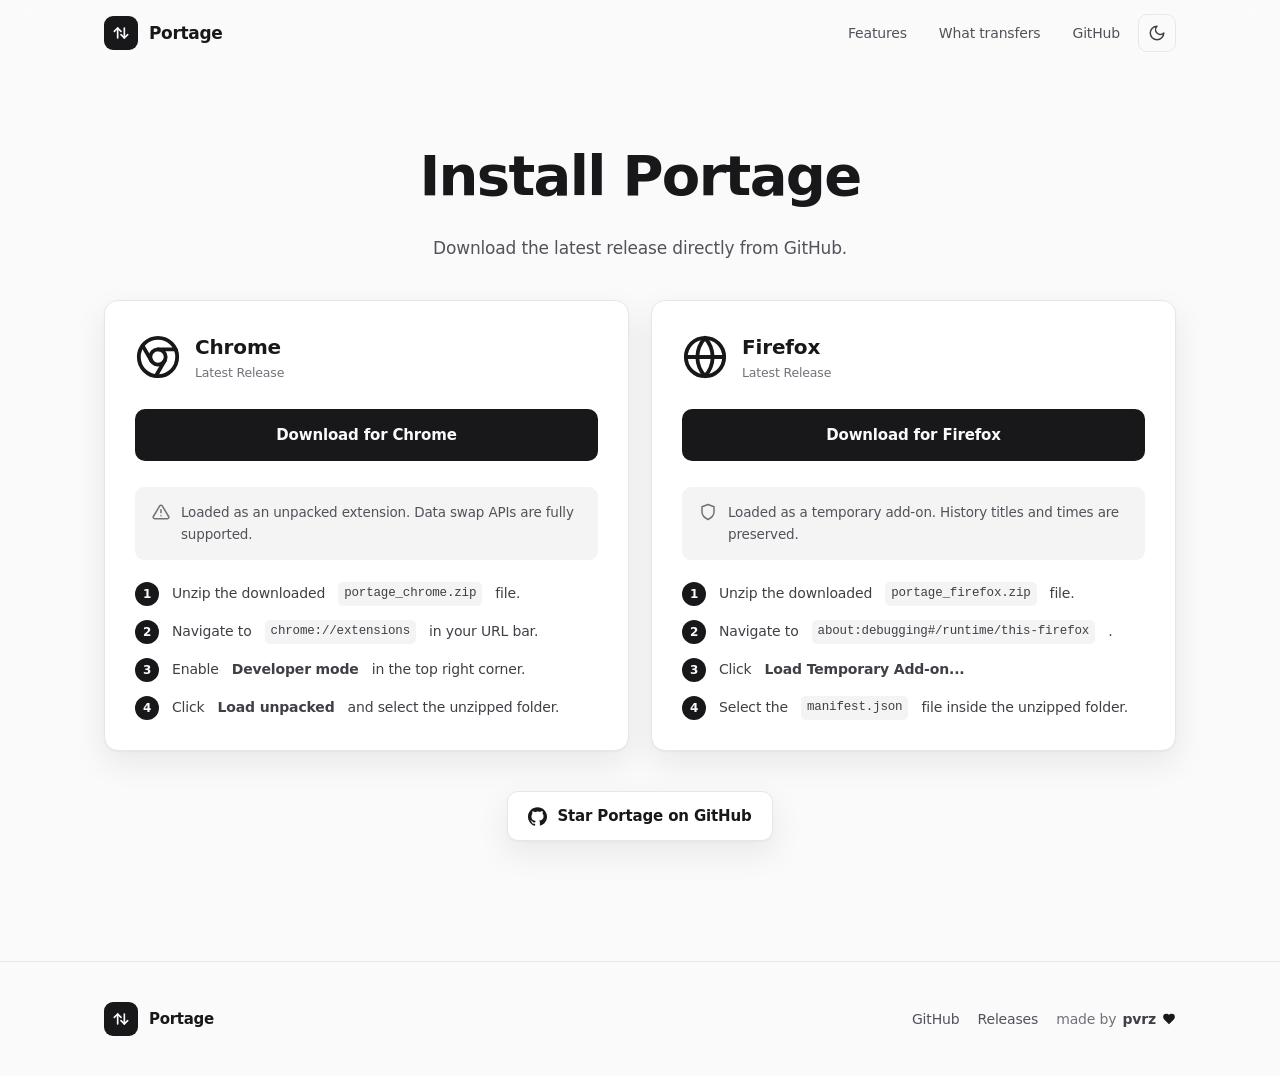
==== download.html @ 0bb73dd3 "Add files via upload" ====
<!DOCTYPE html>
<html lang="en">
<head>
  <meta charset="UTF-8">
  <meta name="viewport" content="width=device-width, initial-scale=1">
  <title>Download Portage</title>
  <meta name="description" content="Download Portage for Chrome and Firefox. Export and import your browser data locally securely.">
  <meta name="theme-color" content="#18181b">
  <link rel="icon" href="media/logo.png">
  <link rel="stylesheet" href="styles.css">
  <script src="site.js" defer></script>
</head>
<body>
  <nav class="nav">
    <div class="nav-inner">
      <a class="brand" href="index.html">
        <span class="mk"><svg viewBox="0 0 24 24" fill="none" stroke="currentColor" stroke-width="2" stroke-linecap="round" stroke-linejoin="round"><path d="M8 18V6"/><path d="m4 10 4-4 4 4"/><path d="M16 6v12"/><path d="m12 14 4 4 4-4"/></svg></span>
        Portage
      </a>
      <div class="links">
        <a class="navlink" href="index.html#features">Features</a>
        <a class="navlink" href="index.html#matrix">What transfers</a>
        <a href="https://github.com/pvrzz/Portage/" target="_blank" rel="noopener" class="navlink">GitHub</a>
        <button class="theme-toggle" id="themeToggle" aria-label="Toggle theme"></button>
      </div>
    </div>
  </nav>

  <header class="page-head reveal">
    <div class="wrap">
      <h1>Install Portage</h1>
      <p>Download the latest release directly from GitHub.</p>
    </div>
  </header>

  <section style="padding-top: 20px;">
    <div class="wrap reveal">
      <div class="dl-grid">
        
        <div class="dl-card">
          <div class="top">
            <div class="logo">
              <svg viewBox="0 0 24 24" fill="none" stroke="currentColor" stroke-width="2" stroke-linecap="round" stroke-linejoin="round">
                <circle cx="12" cy="12" r="10"/><circle cx="12" cy="12" r="4"/><line x1="21.17" y1="8" x2="12" y2="8"/><line x1="3.95" y1="6.06" x2="8.54" y2="14"/><line x1="10.88" y1="21.94" x2="15.46" y2="14"/>
              </svg>
            </div>
            <div>
              <h3>Chrome</h3>
              <div class="ver" id="ver-chrome">Fetching latest...</div>
            </div>
          </div>
          <a href="https://github.com/pvrzz/Portage/releases/latest" id="btn-chrome" class="btn btn-primary">Download for Chrome</a>
          
          <div class="note">
            <svg viewBox="0 0 24 24" fill="none" stroke="currentColor" stroke-width="2" stroke-linecap="round" stroke-linejoin="round"><path d="M10.29 3.86L1.82 18a2 2 0 0 0 1.71 3h16.94a2 2 0 0 0 1.71-3L13.71 3.86a2 2 0 0 0-3.42 0z"/><line x1="12" y1="9" x2="12" y2="13"/><line x1="12" y1="17" x2="12.01" y2="17"/></svg>
            <span>Loaded as an unpacked extension. Data swap APIs are fully supported.</span>
          </div>
          
          <ul class="steps">
            <li>Unzip the downloaded <code>portage_chrome.zip</code> file.</li>
            <li>Navigate to <code>chrome://extensions</code> in your URL bar.</li>
            <li>Enable <strong>Developer mode</strong> in the top right corner.</li>
            <li>Click <strong>Load unpacked</strong> and select the unzipped folder.</li>
          </ul>
        </div>

        <div class="dl-card">
          <div class="top">
            <div class="logo">
              <svg viewBox="0 0 24 24" fill="none" stroke="currentColor" stroke-width="2" stroke-linecap="round" stroke-linejoin="round">
                <circle cx="12" cy="12" r="10"/><line x1="2" y1="12" x2="22" y2="12"/><path d="M12 2a15.3 15.3 0 0 1 4 10 15.3 15.3 0 0 1-4 10 15.3 15.3 0 0 1-4-10 15.3 15.3 0 0 1 4-10z"/>
              </svg>
            </div>
            <div>
              <h3>Firefox</h3>
              <div class="ver" id="ver-firefox">Fetching latest...</div>
            </div>
          </div>
          <a href="https://github.com/pvrzz/Portage/releases/latest" id="btn-firefox" class="btn btn-primary">Download for Firefox</a>
          
          <div class="note">
            <svg viewBox="0 0 24 24" fill="none" stroke="currentColor" stroke-width="2" stroke-linecap="round" stroke-linejoin="round"><path d="M12 22s8-4 8-10V5l-8-3-8 3v7c0 6 8 10 8 10Z"/></svg>
            <span>Loaded as a temporary add-on. History titles and times are preserved.</span>
          </div>
          
          <ul class="steps">
            <li>Unzip the downloaded <code>portage_firefox.zip</code> file.</li>
            <li>Navigate to <code>about:debugging#/runtime/this-firefox</code>.</li>
            <li>Click <strong>Load Temporary Add-on...</strong></li>
            <li>Select the <code>manifest.json</code> file inside the unzipped folder.</li>
          </ul>
        </div>

      </div>

      <div class="star-band reveal">
        <a href="https://github.com/pvrzz/Portage" target="_blank" rel="noopener" class="ghstar">
          <svg viewBox="0 0 24 24" fill="currentColor"><path d="M12 .297c-6.63 0-12 5.373-12 12 0 5.303 3.438 9.8 8.205 11.385.6.113.82-.258.82-.577 0-.285-.01-1.04-.015-2.04-3.338.724-4.042-1.61-4.042-1.61C4.422 18.07 3.633 17.7 3.633 17.7c-1.087-.744.084-.729.084-.729 1.205.084 1.838 1.236 1.838 1.236 1.07 1.835 2.809 1.305 3.495.998.108-.776.417-1.305.76-1.605-2.665-.305-5.467-1.334-5.467-5.931 0-1.311.469-2.381 1.236-3.221-.124-.303-.535-1.524.117-3.176 0 0 1.008-.322 3.301 1.23A11.52 11.52 0 0 1 12 5.803c1.02.005 2.047.138 3.006.404 2.291-1.552 3.297-1.23 3.297-1.23.653 1.653.242 2.874.118 3.176.77.84 1.235 1.911 1.235 3.221 0 4.609-2.807 5.624-5.479 5.921.43.372.823 1.102.823 2.222 0 1.606-.014 2.898-.014 3.293 0 .322.216.694.825.576C20.565 22.092 24 17.592 24 12.297c0-6.627-5.373-12-12-12"/></svg>
          Star Portage on GitHub
        </a>
      </div>
    </div>
  </section>

  <footer class="foot">
    <div class="foot-inner">
      <a class="brand" href="index.html">
        <span class="mk"><svg viewBox="0 0 24 24" fill="none" stroke="currentColor" stroke-width="2" stroke-linecap="round" stroke-linejoin="round"><path d="M8 18V6"/><path d="m4 10 4-4 4 4"/><path d="M16 6v12"/><path d="m12 14 4 4 4-4"/></svg></span>
        Portage
      </a>
      <div class="spacer"></div>
      <div class="links2">
        <a href="https://github.com/pvrzz/Portage/" target="_blank" rel="noopener">GitHub</a>
        <a href="https://github.com/pvrzz/Portage/releases" target="_blank" rel="noopener">Releases</a>
      </div>
      <span class="made">made by <a href="https://pvrz.lol/" target="_blank" rel="noopener">pvrz</a> <span class="heart"><svg viewBox="0 0 24 24" fill="currentColor"><path d="M19 14c1.49-1.46 3-3.21 3-5.5A5.5 5.5 0 0 0 16.5 3c-1.76 0-3 .5-4.5 2-1.5-1.5-2.74-2-4.5-2A5.5 5.5 0 0 0 2 8.5c0 2.29 1.51 4.04 3 5.5l7 7Z"/></svg></span></span>
    </div>
  </footer>

  <script>
    document.addEventListener("DOMContentLoaded", async () => {
      const REPO = "pvrzz/Portage";
      const verChrome = document.getElementById("ver-chrome");
      const verFirefox = document.getElementById("ver-firefox");
      const btnChrome = document.getElementById("btn-chrome");
      const btnFirefox = document.getElementById("btn-firefox");

      try {
        const res = await fetch(`https://api.github.com/repos/${REPO}/releases/latest`);
        if (!res.ok) throw new Error("GitHub API failed");
        
        const data = await res.json();
        const tag = data.tag_name || "Latest";
        
        let chromeUrl = data.html_url;
        let firefoxUrl = data.html_url;

        if (data.assets && data.assets.length > 0) {
          const cAsset = data.assets.find(a => a.name === "portage_chrome.zip");
          if (cAsset) chromeUrl = cAsset.browser_download_url;

          const fAsset = data.assets.find(a => a.name === "portage_firefox.zip");
          if (fAsset) firefoxUrl = fAsset.browser_download_url;
        }

        verChrome.textContent = tag;
        verFirefox.textContent = tag;
        btnChrome.href = chromeUrl;
        btnFirefox.href = firefoxUrl;

      } catch (err) {
        console.warn("Could not fetch release data:", err);
        verChrome.textContent = "Latest Release";
        verFirefox.textContent = "Latest Release";
      }
    });
  </script>
</body>
</html>
---- styles.css ----
/*
Portage by pvrz
https://github.com/pvrzz/Portage/
File Name: styles.css
*/

:root {
  --ink-900: #18181b;
  --ink-800: #27272a;
  --ink-700: #3f3f46;
  --ink-600: #52525b;
  --ink-500: #71717a;
  --ink-400: #a1a1aa;
  --ink-300: #d4d4d8;
  --ink-200: #e4e4e7;
  --ink-100: #f4f4f5;
  --paper: #ffffff;
  --bg: #fafafa;
  --line: #e7e7ea;
  --accent: #18181b;
  --accent-contrast: #fafafa;
  --font: ui-sans-serif, system-ui, -apple-system, "Segoe UI", Roboto, Helvetica, Arial, sans-serif;
  --mono: ui-monospace, "Cascadia Code", "SF Mono", Menlo, Consolas, monospace;
  --radius: 14px;
  --radius-sm: 9px;
  --shadow: 0 1px 2px rgba(24,24,27,.04), 0 12px 32px rgba(24,24,27,.08);
  --shadow-lg: 0 30px 70px rgba(24,24,27,.16);
  --ease: cubic-bezier(.22,.61,.36,1);
  --maxw: 1120px;
}

:root[data-mode="dark"] {
  --ink-900: #fafafa; --ink-800: #f4f4f5; --ink-700: #e4e4e7; --ink-600: #d4d4d8;
  --ink-500: #a1a1aa; --ink-400: #71717a; --ink-300: #52525b; --ink-200: #3f3f46; --ink-100: #27272a;
  --paper: #1c1c1f; --bg: #131316; --line: #2a2a2e;
  --accent: #fafafa; --accent-contrast: #18181b;
  --shadow: 0 1px 2px rgba(0,0,0,.4), 0 12px 32px rgba(0,0,0,.5);
  --shadow-lg: 0 30px 70px rgba(0,0,0,.6);
}
@media (prefers-color-scheme: dark) {
  :root:not([data-mode]) {
    --ink-900: #fafafa; --ink-800: #f4f4f5; --ink-700: #e4e4e7; --ink-600: #d4d4d8;
    --ink-500: #a1a1aa; --ink-400: #71717a; --ink-300: #52525b; --ink-200: #3f3f46; --ink-100: #27272a;
    --paper: #1c1c1f; --bg: #131316; --line: #2a2a2e;
    --accent: #fafafa; --accent-contrast: #18181b;
    --shadow: 0 1px 2px rgba(0,0,0,.4), 0 12px 32px rgba(0,0,0,.5);
    --shadow-lg: 0 30px 70px rgba(0,0,0,.6);
  }
}

* { box-sizing: border-box; margin: 0; padding: 0; }
html { scroll-behavior: smooth; -webkit-font-smoothing: antialiased; }
body {
  font-family: var(--font); background: var(--bg); color: var(--ink-900);
  line-height: 1.6; letter-spacing: -0.01em; overflow-x: hidden;
  transition: background .3s var(--ease), color .3s var(--ease);
}
a { color: inherit; text-decoration: none; }
::selection { background: var(--accent); color: var(--accent-contrast); }
.wrap { max-width: var(--maxw); margin: 0 auto; padding: 0 24px; }
.mono { font-family: var(--mono); }

.nav {
  position: sticky; top: 0; z-index: 50;
  background: color-mix(in srgb, var(--bg) 82%, transparent);
  backdrop-filter: blur(12px); border-bottom: 1px solid transparent;
  transition: border-color .3s, background .3s;
}
.nav.scrolled { border-color: var(--line); }
.nav-inner { max-width: var(--maxw); margin: 0 auto; padding: 14px 24px; display: flex; align-items: center; gap: 16px; }
.brand { display: flex; align-items: center; gap: 11px; font-weight: 700; font-size: 17px; letter-spacing: -0.02em; }
.brand .mk { width: 34px; height: 34px; border-radius: 9px; background: var(--accent); color: var(--accent-contrast); display: grid; place-items: center; }
.brand .mk svg { width: 20px; height: 20px; }
.nav .links { display: flex; gap: 4px; margin-left: auto; align-items: center; }
.nav .links a { padding: 8px 14px; border-radius: 8px; font-size: 14px; font-weight: 500; color: var(--ink-600); transition: color .15s, background .15s; }
.nav .links a:hover { color: var(--ink-900); background: var(--ink-100); }
.nav .links a.cta { background: var(--accent); color: var(--accent-contrast); }
.nav .links a.cta:hover { filter: brightness(.92); background: var(--accent); }
.theme-toggle {
  width: 38px; height: 38px; border-radius: 9px; border: 1px solid var(--line);
  background: transparent; color: var(--ink-700); cursor: pointer; display: grid; place-items: center; transition: background .15s, color .15s;
}
.theme-toggle:hover { background: var(--ink-100); color: var(--ink-900); }
.theme-toggle svg { width: 18px; height: 18px; }
@media (max-width: 720px) { .nav .links a.navlink { display: none; } }

.btn {
  display: inline-flex; align-items: center; justify-content: center; gap: 9px;
  font: inherit; font-weight: 600; font-size: 15px; padding: 13px 22px; border-radius: 10px;
  border: 1px solid transparent; cursor: pointer; transition: transform .12s var(--ease), filter .15s, background .15s; white-space: nowrap;
}
.btn:active { transform: scale(.97); }
.btn svg { width: 18px; height: 18px; }
.btn-primary { background: var(--accent); color: var(--accent-contrast); }
.btn-primary:hover { filter: brightness(.92); }
.btn-ghost { background: transparent; color: var(--ink-800); border-color: var(--line); }
.btn-ghost:hover { background: var(--ink-100); }
.btn-lg { padding: 15px 28px; font-size: 16px; }

.hero { position: relative; padding: 80px 0 40px; text-align: center; }
.hero .eyebrow {
  display: inline-flex; align-items: center; gap: 8px; font-size: 13px; font-weight: 600; color: var(--ink-600);
  background: var(--paper); border: 1px solid var(--line); padding: 7px 14px; border-radius: 99px; margin-bottom: 26px; box-shadow: var(--shadow);
}
.hero .eyebrow .dot { width: 7px; height: 7px; border-radius: 99px; background: var(--accent); }
.hero h1 { font-size: clamp(38px, 7vw, 76px); line-height: 1.02; letter-spacing: -0.04em; font-weight: 750; }
.hero h1 .grad { background: linear-gradient(120deg, var(--ink-900), var(--ink-500)); -webkit-background-clip: text; background-clip: text; -webkit-text-fill-color: transparent; }
.hero p.lead { font-size: clamp(16px, 2.4vw, 20px); color: var(--ink-600); max-width: 620px; margin: 24px auto 0; }
.hero .cta-row { display: flex; gap: 12px; justify-content: center; margin-top: 34px; flex-wrap: wrap; }
.hero .trust { margin-top: 30px; display: flex; gap: 22px; justify-content: center; flex-wrap: wrap; color: var(--ink-500); font-size: 13.5px; }
.hero .trust span { display: inline-flex; align-items: center; gap: 7px; }
.hero .trust svg { width: 15px; height: 15px; }

.frame {
  position: relative; margin: 56px auto 0; max-width: 980px; border-radius: 16px;
  background: var(--paper); border: 1px solid var(--line); box-shadow: var(--shadow-lg); overflow: hidden;
}
.frame .bar { display: flex; align-items: center; gap: 7px; padding: 12px 16px; border-bottom: 1px solid var(--line); background: var(--bg); }
.frame .bar i { width: 11px; height: 11px; border-radius: 99px; background: var(--ink-300); display: inline-block; }
.frame .bar .addr { margin-left: 12px; font-size: 12px; color: var(--ink-500); font-family: var(--mono); }
.frame img { display: block; width: 100%; height: auto; }
.glow { position: absolute; inset: -10% 10% auto 10%; height: 320px; background: radial-gradient(closest-side, color-mix(in srgb, var(--accent) 18%, transparent), transparent); filter: blur(30px); z-index: -1; }

section { padding: 70px 0; }
.section-head { text-align: center; max-width: 640px; margin: 0 auto 48px; }
.section-head .tag { font-size: 12.5px; font-weight: 700; text-transform: uppercase; letter-spacing: .12em; color: var(--ink-500); }
.section-head h2 { font-size: clamp(28px, 4.5vw, 44px); letter-spacing: -0.03em; margin-top: 12px; font-weight: 720; }
.section-head p { color: var(--ink-600); margin-top: 14px; font-size: 16px; }

.features { display: grid; grid-template-columns: repeat(3, 1fr); gap: 18px; }
.feature {
  background: var(--paper); border: 1px solid var(--line); border-radius: var(--radius); padding: 26px;
  transition: transform .25s var(--ease), box-shadow .25s var(--ease), border-color .25s;
}
.feature:hover { transform: translateY(-4px); box-shadow: var(--shadow); border-color: var(--ink-300); }
.feature .ic { width: 46px; height: 46px; border-radius: 12px; background: var(--accent); color: var(--accent-contrast); display: grid; place-items: center; margin-bottom: 18px; }
.feature .ic svg { width: 23px; height: 23px; }
.feature h3 { font-size: 18px; letter-spacing: -0.02em; }
.feature p { color: var(--ink-600); font-size: 14.5px; margin-top: 8px; }
@media (max-width: 860px) { .features { grid-template-columns: 1fr 1fr; } }
@media (max-width: 560px) { .features { grid-template-columns: 1fr; } }

.shots { display: grid; gap: 30px; }
.shot { display: grid; grid-template-columns: 1.4fr 1fr; gap: 36px; align-items: center; }
.shot:nth-child(even) .shot-copy { order: 2; }
.shot-copy h3 { font-size: 24px; letter-spacing: -0.02em; }
.shot-copy p { color: var(--ink-600); margin-top: 10px; font-size: 15px; }
.shot-copy .chips { display: flex; flex-wrap: wrap; gap: 8px; margin-top: 16px; }
.chip { font-size: 12.5px; font-weight: 600; color: var(--ink-600); background: var(--ink-100); border: 1px solid var(--line); padding: 5px 11px; border-radius: 99px; }
.shot .frame { margin: 0; max-width: none; }
@media (max-width: 820px) { .shot { grid-template-columns: 1fr; } .shot:nth-child(even) .shot-copy { order: 0; } }

.table-card { background: var(--paper); border: 1px solid var(--line); border-radius: var(--radius); overflow: hidden; box-shadow: var(--shadow); }
table.matrix { width: 100%; border-collapse: collapse; font-size: 14.5px; }
table.matrix th, table.matrix td { padding: 15px 20px; text-align: left; border-bottom: 1px solid var(--line); }
table.matrix thead th { font-size: 12px; text-transform: uppercase; letter-spacing: .08em; color: var(--ink-500); background: var(--bg); }
table.matrix tbody tr:last-child td { border-bottom: 0; }
table.matrix td.c { text-align: center; width: 130px; }
table.matrix .yes { color: var(--ink-900); font-weight: 600; }
table.matrix .no { color: var(--ink-400); }
table.matrix td:first-child { font-weight: 600; }

.cta-band { background: var(--paper); border: 1px solid var(--line); border-radius: 22px; padding: 56px 32px; text-align: center; box-shadow: var(--shadow); position: relative; overflow: hidden; }
.cta-band h2 { font-size: clamp(26px, 4vw, 40px); letter-spacing: -0.03em; }
.cta-band p { color: var(--ink-600); margin: 12px auto 26px; max-width: 480px; }
.cta-band .cta-row { display: flex; gap: 12px; justify-content: center; flex-wrap: wrap; }

.dl-grid { display: grid; grid-template-columns: 1fr 1fr; gap: 22px; margin-top: 10px; }
@media (max-width: 760px) { .dl-grid { grid-template-columns: 1fr; } }
.dl-card { background: var(--paper); border: 1px solid var(--line); border-radius: var(--radius); padding: 30px; box-shadow: var(--shadow); }
.dl-card .top { display: flex; align-items: center; gap: 14px; margin-bottom: 8px; }
.dl-card .logo { width: 46px; height: 46px; flex: none; }
.dl-card .logo svg { width: 46px; height: 46px; }
.dl-card h3 { font-size: 20px; }
.dl-card .ver { font-size: 12.5px; color: var(--ink-500); }
.dl-card .btn { width: 100%; margin-top: 18px; }
.steps { margin-top: 22px; counter-reset: s; display: grid; gap: 14px; }
.steps li { list-style: none; display: flex; gap: 13px; font-size: 14px; color: var(--ink-700); }
.steps li::before { counter-increment: s; content: counter(s); flex: none; width: 24px; height: 24px; border-radius: 99px; background: var(--accent); color: var(--accent-contrast); font-size: 12px; font-weight: 700; display: grid; place-items: center; }
.steps code { font-family: var(--mono); font-size: 12.5px; background: var(--ink-100); padding: 1px 6px; border-radius: 5px; }
.note { display: flex; gap: 11px; align-items: flex-start; background: var(--ink-100); border-radius: var(--radius-sm); padding: 15px 17px; font-size: 13.5px; color: var(--ink-600); margin-top: 26px; }
.note svg { width: 18px; height: 18px; flex: none; margin-top: 1px; stroke: var(--ink-500); }

.page-head { text-align: center; padding: 64px 0 8px; }
.page-head h1 { font-size: clamp(34px, 6vw, 56px); letter-spacing: -0.03em; }
.page-head p { color: var(--ink-600); margin-top: 14px; font-size: 17px; }

.star-band { text-align: center; margin-top: 40px; }
.ghstar { display: inline-flex; align-items: center; gap: 10px; border: 1px solid var(--line); background: var(--paper); padding: 12px 20px; border-radius: 11px; font-weight: 600; font-size: 15px; box-shadow: var(--shadow); transition: transform .15s, border-color .15s; }
.ghstar:hover { transform: translateY(-2px); border-color: var(--ink-400); }
.ghstar svg { width: 19px; height: 19px; }

.foot { border-top: 1px solid var(--line); margin-top: 50px; padding: 40px 0; }
.foot-inner { max-width: var(--maxw); margin: 0 auto; padding: 0 24px; display: flex; align-items: center; gap: 18px; flex-wrap: wrap; }
.foot .brand { font-size: 15px; }
.foot .spacer { flex: 1; }
.foot .links2 { display: flex; gap: 18px; font-size: 14px; color: var(--ink-600); }
.foot .links2 a:hover { color: var(--ink-900); }
.foot .made { display: inline-flex; align-items: center; gap: 6px; color: var(--ink-500); font-size: 14px; }
.foot .made a { color: var(--ink-700); font-weight: 600; }
.foot .made .heart { color: var(--accent); display: inline-flex; }
.foot .made .heart svg { width: 14px; height: 14px; animation: beat 1.4s var(--ease) infinite; }
@keyframes beat { 0%,100% { transform: scale(1); } 15% { transform: scale(1.25); } 30% { transform: scale(1); } }

.reveal { opacity: 0; transform: translateY(22px); transition: opacity .7s var(--ease), transform .7s var(--ease); }
.reveal.in { opacity: 1; transform: none; }
.float { animation: floaty 6s ease-in-out infinite; }
@keyframes floaty { 0%,100% { transform: translateY(0); } 50% { transform: translateY(-10px); } }

@media (prefers-reduced-motion: reduce) {
  * { animation-duration: .001s !important; transition-duration: .001s !important; }
  html { scroll-behavior: auto; }
}
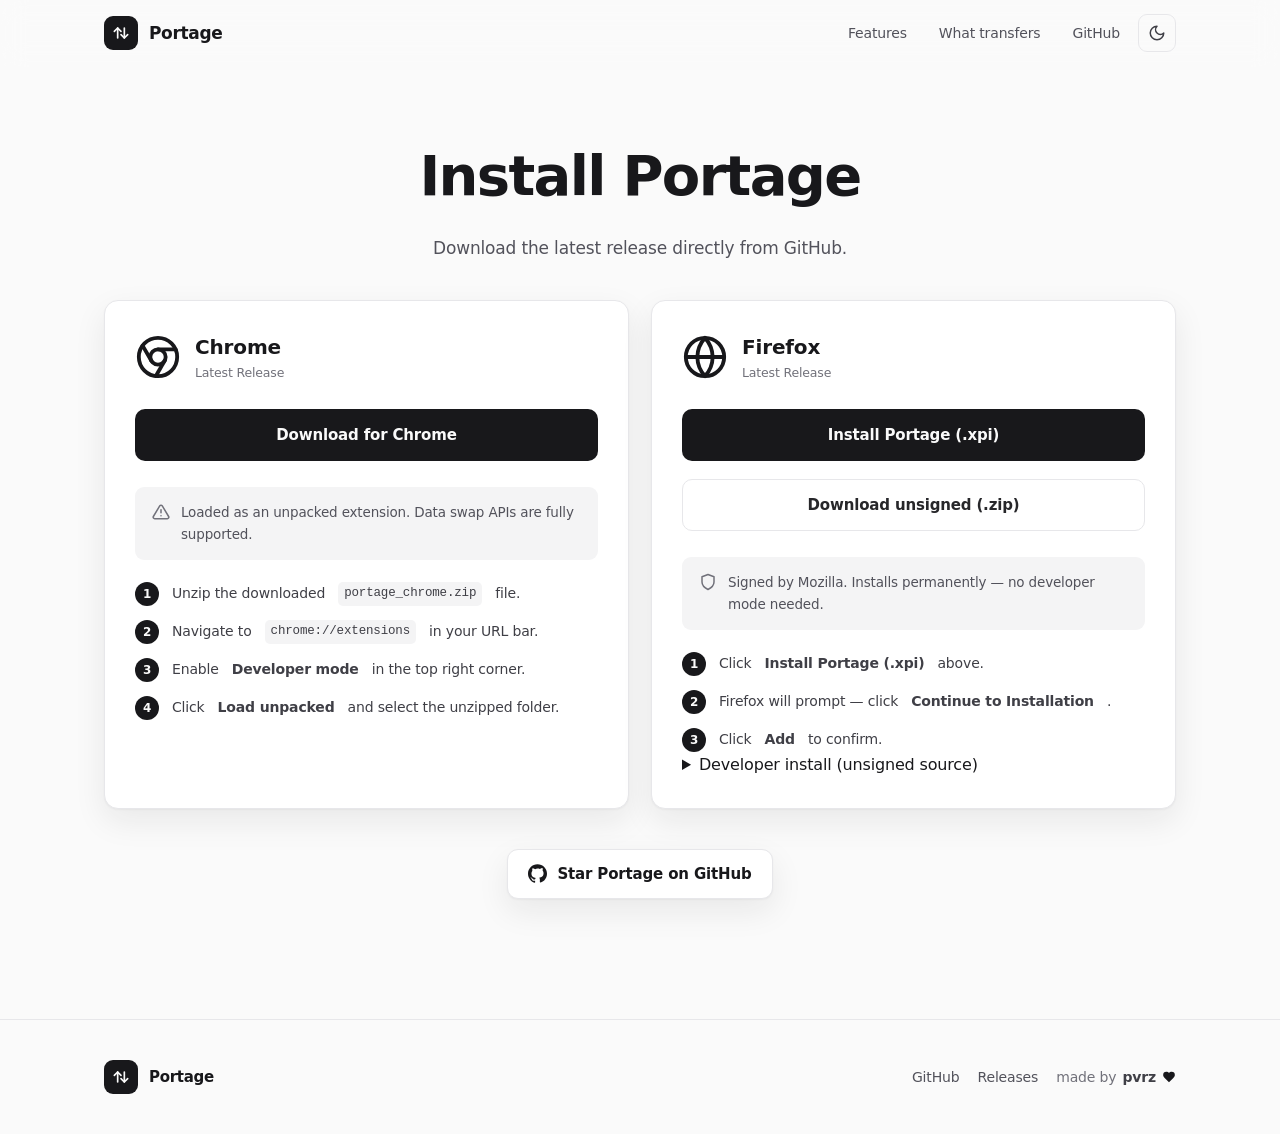
==== commit c5c11e5b: "Update download.html" ====
--- a/download.html
+++ b/download.html
@@ -76,19 +76,30 @@
               <div class="ver" id="ver-firefox">Fetching latest...</div>
             </div>
           </div>
-          <a href="https://github.com/pvrzz/Portage/releases/latest" id="btn-firefox" class="btn btn-primary">Download for Firefox</a>
-          
+          <a href="https://github.com/pvrzz/Portage/releases/latest" id="btn-firefox" class="btn btn-primary">Install Portage (.xpi)</a>
+          <a href="https://github.com/pvrzz/Portage/releases/latest" id="btn-firefox-zip" class="btn btn-ghost">Download unsigned (.zip)</a>
+
           <div class="note">
             <svg viewBox="0 0 24 24" fill="none" stroke="currentColor" stroke-width="2" stroke-linecap="round" stroke-linejoin="round"><path d="M12 22s8-4 8-10V5l-8-3-8 3v7c0 6 8 10 8 10Z"/></svg>
-            <span>Loaded as a temporary add-on. History titles and times are preserved.</span>
+            <span>Signed by Mozilla. Installs permanently — no developer mode needed.</span>
           </div>
-          
+
           <ul class="steps">
-            <li>Unzip the downloaded <code>portage_firefox.zip</code> file.</li>
-            <li>Navigate to <code>about:debugging#/runtime/this-firefox</code>.</li>
-            <li>Click <strong>Load Temporary Add-on...</strong></li>
-            <li>Select the <code>manifest.json</code> file inside the unzipped folder.</li>
+            <li>Click <strong>Install Portage (.xpi)</strong> above.</li>
+            <li>Firefox will prompt — click <strong>Continue to Installation</strong>.</li>
+            <li>Click <strong>Add</strong> to confirm.</li>
           </ul>
+
+          <details class="dev-toggle">
+            <summary>Developer install (unsigned source)</summary>
+            <ul class="steps">
+              <li>Download the unsigned <code>.zip</code> using the button above.</li>
+              <li>Unzip it somewhere you'll remember.</li>
+              <li>Navigate to <code>about:debugging#/runtime/this-firefox</code>.</li>
+              <li>Click <strong>Load Temporary Add-on...</strong> and select <code>manifest.json</code> from the unzipped folder.</li>
+            </ul>
+            <p class="dev-note">Temporary add-ons are removed when Firefox restarts.</p>
+          </details>
         </div>
 
       </div>
@@ -124,29 +135,35 @@
       const verFirefox = document.getElementById("ver-firefox");
       const btnChrome = document.getElementById("btn-chrome");
       const btnFirefox = document.getElementById("btn-firefox");
+      const btnFirefoxZip = document.getElementById("btn-firefox-zip");
 
       try {
         const res = await fetch(`https://api.github.com/repos/${REPO}/releases/latest`);
         if (!res.ok) throw new Error("GitHub API failed");
-        
+
         const data = await res.json();
         const tag = data.tag_name || "Latest";
-        
+
         let chromeUrl = data.html_url;
-        let firefoxUrl = data.html_url;
+        let firefoxXpiUrl = data.html_url;
+        let firefoxZipUrl = data.html_url;
 
         if (data.assets && data.assets.length > 0) {
           const cAsset = data.assets.find(a => a.name === "portage_chrome.zip");
           if (cAsset) chromeUrl = cAsset.browser_download_url;
 
+          const xpiAsset = data.assets.find(a => a.name.endsWith(".xpi"));
+          if (xpiAsset) firefoxXpiUrl = xpiAsset.browser_download_url;
+
           const fAsset = data.assets.find(a => a.name === "portage_firefox.zip");
-          if (fAsset) firefoxUrl = fAsset.browser_download_url;
+          if (fAsset) firefoxZipUrl = fAsset.browser_download_url;
         }
 
         verChrome.textContent = tag;
         verFirefox.textContent = tag;
         btnChrome.href = chromeUrl;
-        btnFirefox.href = firefoxUrl;
+        btnFirefox.href = firefoxXpiUrl;
+        btnFirefoxZip.href = firefoxZipUrl;
 
       } catch (err) {
         console.warn("Could not fetch release data:", err);
@@ -156,4 +173,4 @@
     });
   </script>
 </body>
-</html>+</html>
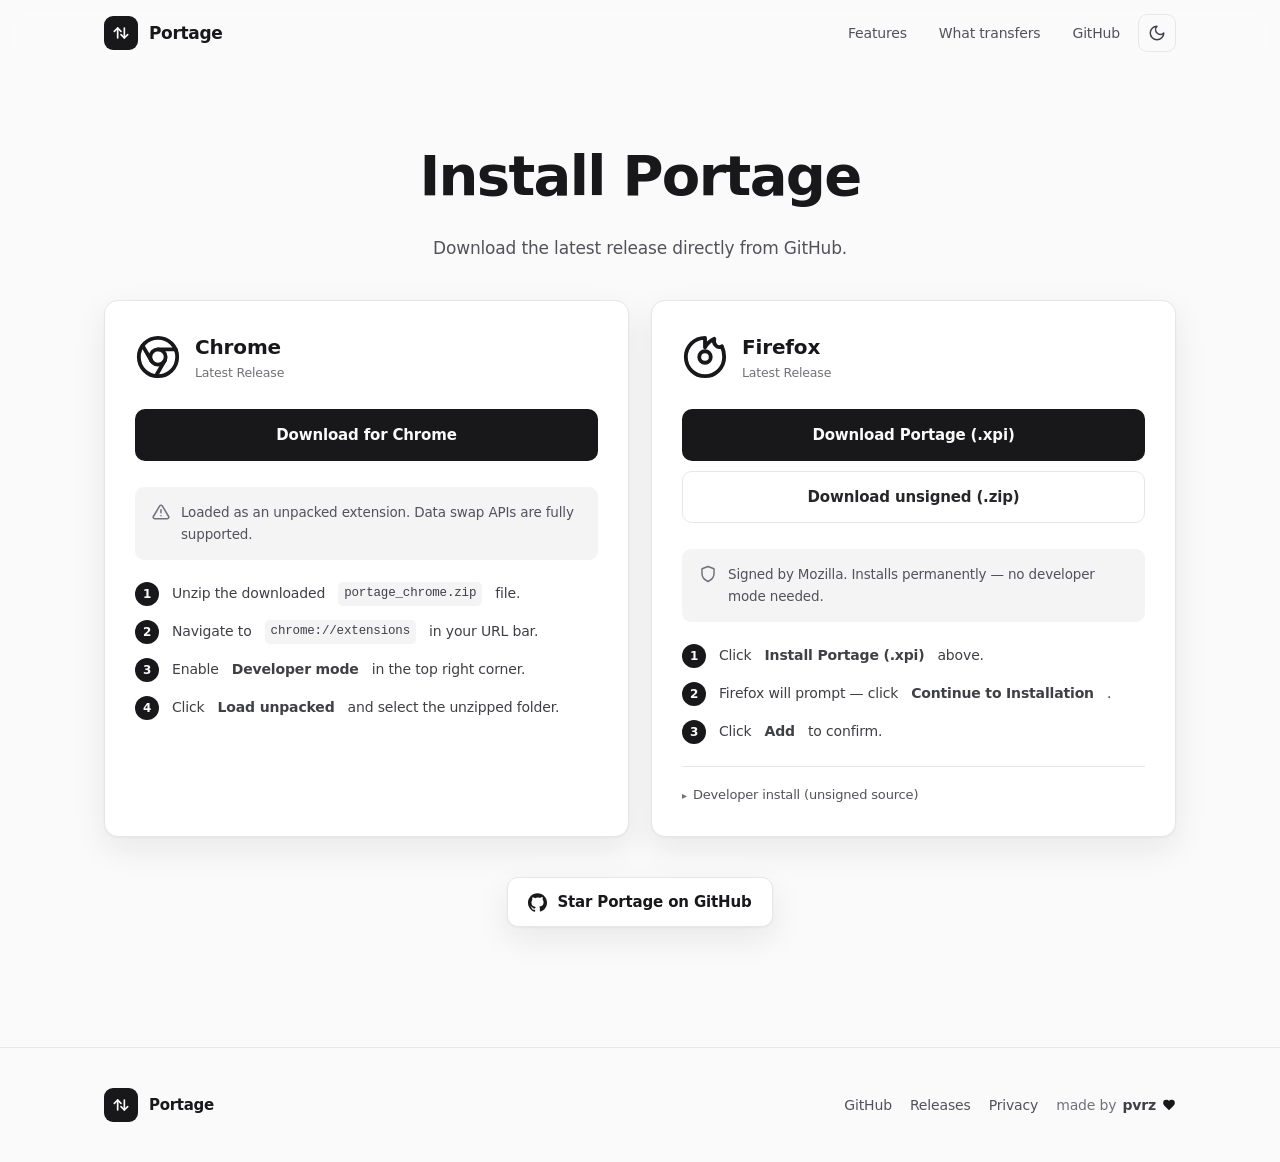
==== commit 4ffeacf1: "Update download.html" ====
--- a/download.html
+++ b/download.html
@@ -68,7 +68,8 @@
           <div class="top">
             <div class="logo">
               <svg viewBox="0 0 24 24" fill="none" stroke="currentColor" stroke-width="2" stroke-linecap="round" stroke-linejoin="round">
-                <circle cx="12" cy="12" r="10"/><line x1="2" y1="12" x2="22" y2="12"/><path d="M12 2a15.3 15.3 0 0 1 4 10 15.3 15.3 0 0 1-4 10 15.3 15.3 0 0 1-4-10 15.3 15.3 0 0 1 4-10z"/>
+                <path d="M12 2a10 10 0 1 0 10 10c0 -1.968 -.42 -3.864 -1.18 -5.556c-2.378 1.34 -4.82 -1.18 -3.95 -3.985c-2.02 .894 -3.716 2.37 -4.87 4.541z" />
+                <path d="M12 12m-3 0a3 3 0 1 0 6 0a3 3 0 1 0 -6 0" />
               </svg>
             </div>
             <div>
@@ -76,7 +77,7 @@
               <div class="ver" id="ver-firefox">Fetching latest...</div>
             </div>
           </div>
-          <a href="https://github.com/pvrzz/Portage/releases/latest" id="btn-firefox" class="btn btn-primary">Install Portage (.xpi)</a>
+          <a href="https://github.com/pvrzz/Portage/releases/latest" id="btn-firefox" class="btn btn-primary" type="application/octet-stream" download>Download Portage (.xpi)</a>
           <a href="https://github.com/pvrzz/Portage/releases/latest" id="btn-firefox-zip" class="btn btn-ghost">Download unsigned (.zip)</a>
 
           <div class="note">
@@ -123,6 +124,7 @@
       <div class="links2">
         <a href="https://github.com/pvrzz/Portage/" target="_blank" rel="noopener">GitHub</a>
         <a href="https://github.com/pvrzz/Portage/releases" target="_blank" rel="noopener">Releases</a>
+        <a href="privacy.html">Privacy</a>
       </div>
       <span class="made">made by <a href="https://pvrz.lol/" target="_blank" rel="noopener">pvrz</a> <span class="heart"><svg viewBox="0 0 24 24" fill="currentColor"><path d="M19 14c1.49-1.46 3-3.21 3-5.5A5.5 5.5 0 0 0 16.5 3c-1.76 0-3 .5-4.5 2-1.5-1.5-2.74-2-4.5-2A5.5 5.5 0 0 0 2 8.5c0 2.29 1.51 4.04 3 5.5l7 7Z"/></svg></span></span>
     </div>
--- a/styles.css
+++ b/styles.css
@@ -174,6 +174,15 @@
 .dl-card h3 { font-size: 20px; }
 .dl-card .ver { font-size: 12.5px; color: var(--ink-500); }
 .dl-card .btn { width: 100%; margin-top: 18px; }
+.dl-card .btn + .btn { margin-top: 10px; }
+.dev-toggle { margin-top: 22px; border-top: 1px solid var(--line); padding-top: 18px; }
+.dev-toggle summary { cursor: pointer; font-size: 13px; color: var(--ink-600); user-select: none; list-style: none; display: flex; align-items: center; gap: 6px; }
+.dev-toggle summary::-webkit-details-marker { display: none; }
+.dev-toggle summary::before { content: "▸"; font-size: 10px; transition: transform .15s; color: var(--ink-500); }
+.dev-toggle[open] summary::before { transform: rotate(90deg); }
+.dev-toggle summary:hover { color: var(--ink-800); }
+.dev-toggle .steps { margin-top: 16px; }
+.dev-note { font-size: 12.5px; color: var(--ink-500); margin-top: 14px; font-style: italic; }
 .steps { margin-top: 22px; counter-reset: s; display: grid; gap: 14px; }
 .steps li { list-style: none; display: flex; gap: 13px; font-size: 14px; color: var(--ink-700); }
 .steps li::before { counter-increment: s; content: counter(s); flex: none; width: 24px; height: 24px; border-radius: 99px; background: var(--accent); color: var(--accent-contrast); font-size: 12px; font-weight: 700; display: grid; place-items: center; }
@@ -211,3 +220,15 @@
   * { animation-duration: .001s !important; transition-duration: .001s !important; }
   html { scroll-behavior: auto; }
 }
+
+.prose { max-width: 760px; margin: 0 auto; padding: 20px 0 40px; }
+.prose .effective { color: var(--ink-500); font-size: 13.5px; margin-bottom: 28px; }
+.prose h2 { font-size: 22px; letter-spacing: -0.02em; margin-top: 36px; margin-bottom: 12px; font-weight: 700; }
+.prose h2:first-of-type { margin-top: 0; }
+.prose p { color: var(--ink-700); font-size: 15.5px; line-height: 1.7; margin-bottom: 14px; }
+.prose ul { margin: 8px 0 18px; padding-left: 22px; display: grid; gap: 8px; }
+.prose ul li { color: var(--ink-700); font-size: 15px; line-height: 1.65; }
+.prose ul li strong { color: var(--ink-800); }
+.prose code { font-family: var(--mono); font-size: 13px; background: var(--ink-100); padding: 1px 6px; border-radius: 5px; color: var(--ink-800); }
+.prose a { color: var(--accent); text-decoration: underline; text-underline-offset: 3px; text-decoration-thickness: 1px; }
+.prose a:hover { filter: brightness(.92); }
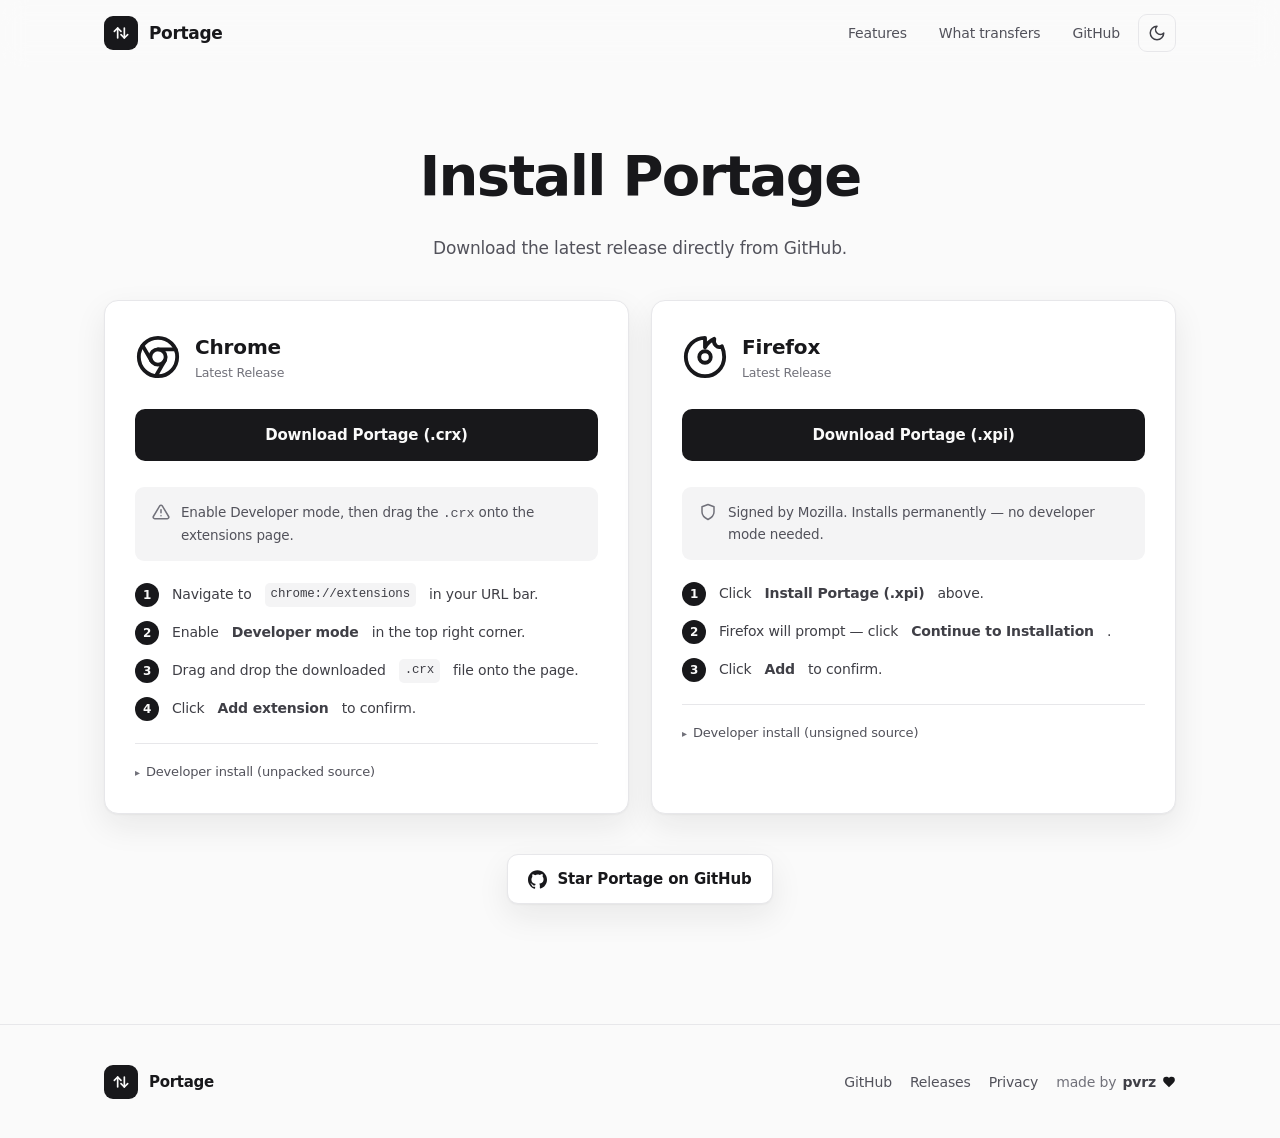
==== commit d970f043: "Update download.html" ====
--- a/download.html
+++ b/download.html
@@ -49,19 +49,30 @@
               <div class="ver" id="ver-chrome">Fetching latest...</div>
             </div>
           </div>
-          <a href="https://github.com/pvrzz/Portage/releases/latest" id="btn-chrome" class="btn btn-primary">Download for Chrome</a>
-          
+          <a href="https://github.com/pvrzz/Portage/releases/latest" id="btn-chrome" class="btn btn-primary">Download Portage (.crx)</a>
+
           <div class="note">
             <svg viewBox="0 0 24 24" fill="none" stroke="currentColor" stroke-width="2" stroke-linecap="round" stroke-linejoin="round"><path d="M10.29 3.86L1.82 18a2 2 0 0 0 1.71 3h16.94a2 2 0 0 0 1.71-3L13.71 3.86a2 2 0 0 0-3.42 0z"/><line x1="12" y1="9" x2="12" y2="13"/><line x1="12" y1="17" x2="12.01" y2="17"/></svg>
-            <span>Loaded as an unpacked extension. Data swap APIs are fully supported.</span>
+            <span>Enable Developer mode, then drag the <code>.crx</code> onto the extensions page.</span>
           </div>
-          
+
           <ul class="steps">
-            <li>Unzip the downloaded <code>portage_chrome.zip</code> file.</li>
             <li>Navigate to <code>chrome://extensions</code> in your URL bar.</li>
             <li>Enable <strong>Developer mode</strong> in the top right corner.</li>
-            <li>Click <strong>Load unpacked</strong> and select the unzipped folder.</li>
+            <li>Drag and drop the downloaded <code>.crx</code> file onto the page.</li>
+            <li>Click <strong>Add extension</strong> to confirm.</li>
           </ul>
+
+          <details class="dev-toggle">
+            <summary>Developer install (unpacked source)</summary>
+            <ul class="steps">
+              <li>Download the unpacked <code>.zip</code> using the button below.</li>
+              <li>Unzip it somewhere you'll remember.</li>
+              <li>Navigate to <code>chrome://extensions</code> and enable <strong>Developer mode</strong>.</li>
+              <li>Click <strong>Load unpacked</strong> and select the unzipped folder.</li>
+            </ul>
+            <a href="https://github.com/pvrzz/Portage/releases/latest" id="btn-chrome-zip" class="btn btn-ghost" style="margin-top:12px">Download unpacked (.zip)</a>
+          </details>
         </div>
 
         <div class="dl-card">
@@ -78,7 +89,6 @@
             </div>
           </div>
           <a href="https://github.com/pvrzz/Portage/releases/latest" id="btn-firefox" class="btn btn-primary" type="application/octet-stream" download>Download Portage (.xpi)</a>
-          <a href="https://github.com/pvrzz/Portage/releases/latest" id="btn-firefox-zip" class="btn btn-ghost">Download unsigned (.zip)</a>
 
           <div class="note">
             <svg viewBox="0 0 24 24" fill="none" stroke="currentColor" stroke-width="2" stroke-linecap="round" stroke-linejoin="round"><path d="M12 22s8-4 8-10V5l-8-3-8 3v7c0 6 8 10 8 10Z"/></svg>
@@ -94,12 +104,13 @@
           <details class="dev-toggle">
             <summary>Developer install (unsigned source)</summary>
             <ul class="steps">
-              <li>Download the unsigned <code>.zip</code> using the button above.</li>
+              <li>Download the unsigned <code>.zip</code> using the button below.</li>
               <li>Unzip it somewhere you'll remember.</li>
               <li>Navigate to <code>about:debugging#/runtime/this-firefox</code>.</li>
               <li>Click <strong>Load Temporary Add-on...</strong> and select <code>manifest.json</code> from the unzipped folder.</li>
             </ul>
             <p class="dev-note">Temporary add-ons are removed when Firefox restarts.</p>
+            <a href="https://github.com/pvrzz/Portage/releases/latest" id="btn-firefox-zip" class="btn btn-ghost" style="margin-top:12px">Download unsigned (.zip)</a>
           </details>
         </div>
 
@@ -147,12 +158,16 @@
         const tag = data.tag_name || "Latest";
 
         let chromeUrl = data.html_url;
+        let chromeZipUrl = data.html_url;
         let firefoxXpiUrl = data.html_url;
         let firefoxZipUrl = data.html_url;
 
         if (data.assets && data.assets.length > 0) {
-          const cAsset = data.assets.find(a => a.name === "portage_chrome.zip");
-          if (cAsset) chromeUrl = cAsset.browser_download_url;
+          const crxAsset = data.assets.find(a => a.name.endsWith(".crx"));
+          if (crxAsset) chromeUrl = crxAsset.browser_download_url;
+
+          const cZipAsset = data.assets.find(a => a.name === "portage_chrome.zip");
+          if (cZipAsset) chromeZipUrl = cZipAsset.browser_download_url;
 
           const xpiAsset = data.assets.find(a => a.name.endsWith(".xpi"));
           if (xpiAsset) firefoxXpiUrl = xpiAsset.browser_download_url;
@@ -164,6 +179,7 @@
         verChrome.textContent = tag;
         verFirefox.textContent = tag;
         btnChrome.href = chromeUrl;
+        document.getElementById("btn-chrome-zip").href = chromeZipUrl;
         btnFirefox.href = firefoxXpiUrl;
         btnFirefoxZip.href = firefoxZipUrl;
 
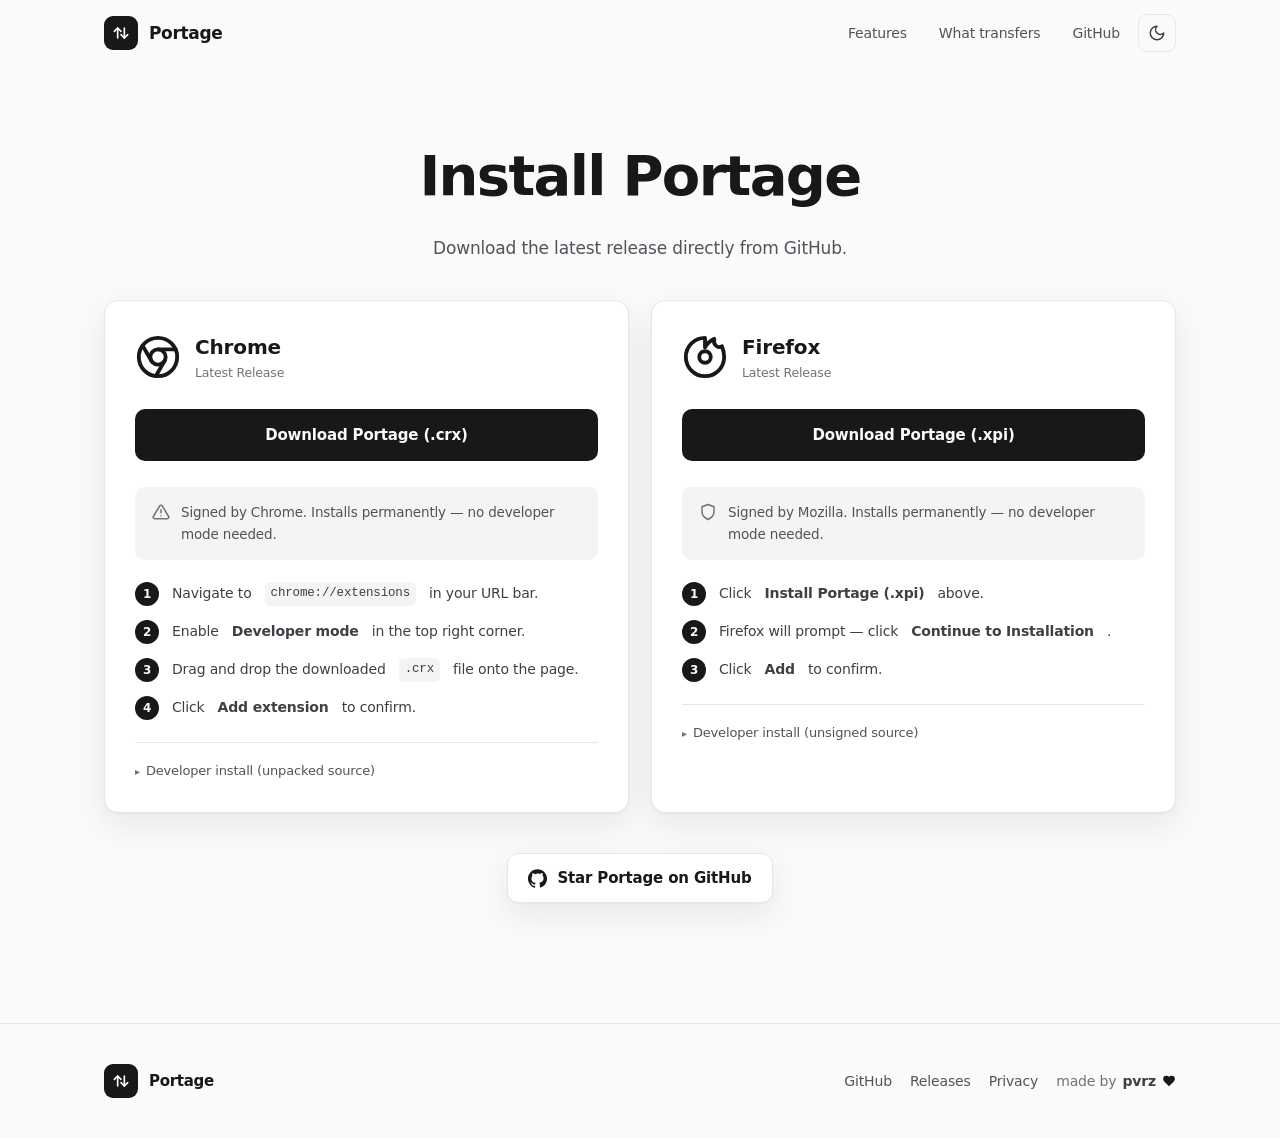
==== commit 43c0beb3: "Update download.html" ====
--- a/download.html
+++ b/download.html
@@ -53,7 +53,7 @@
 
           <div class="note">
             <svg viewBox="0 0 24 24" fill="none" stroke="currentColor" stroke-width="2" stroke-linecap="round" stroke-linejoin="round"><path d="M10.29 3.86L1.82 18a2 2 0 0 0 1.71 3h16.94a2 2 0 0 0 1.71-3L13.71 3.86a2 2 0 0 0-3.42 0z"/><line x1="12" y1="9" x2="12" y2="13"/><line x1="12" y1="17" x2="12.01" y2="17"/></svg>
-            <span>Enable Developer mode, then drag the <code>.crx</code> onto the extensions page.</span>
+            <span>Signed by Chrome. Installs permanently — no developer mode needed.</span>
           </div>
 
           <ul class="steps">
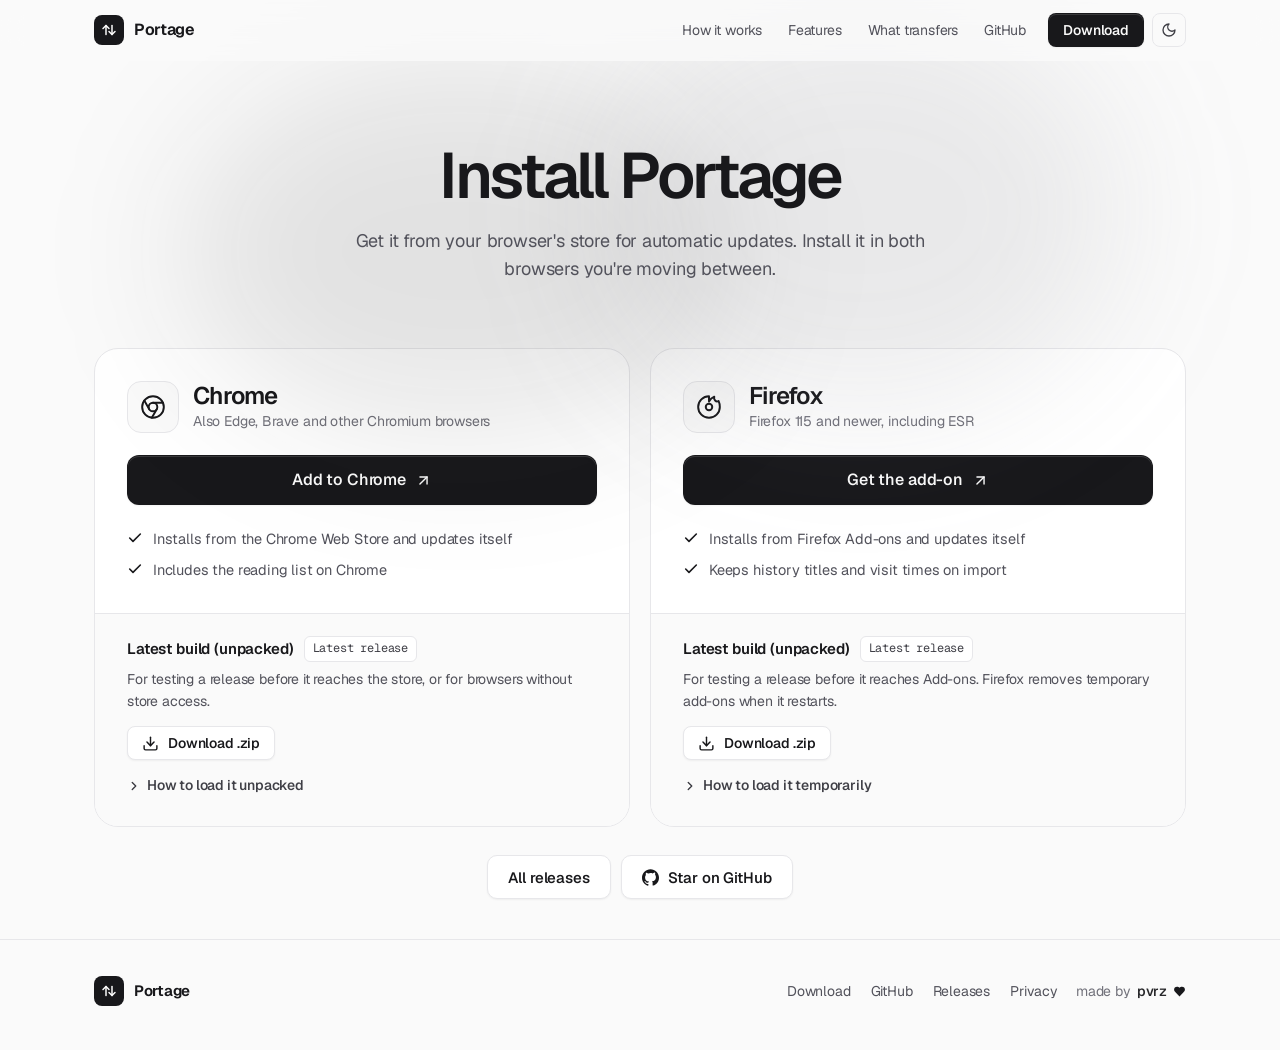
==== commit 0f429d6b: "Redesign the site and fix the download page Download page: each card now links to its store listing " ====
--- a/download.html
+++ b/download.html
@@ -1,194 +1,163 @@
-<!DOCTYPE html>
-<html lang="en">
-<head>
-  <meta charset="UTF-8">
-  <meta name="viewport" content="width=device-width, initial-scale=1">
-  <title>Download Portage</title>
-  <meta name="description" content="Download Portage for Chrome and Firefox. Export and import your browser data locally securely.">
-  <meta name="theme-color" content="#18181b">
-  <link rel="icon" href="media/logo.png">
-  <link rel="stylesheet" href="styles.css">
-  <script src="site.js" defer></script>
-</head>
-<body>
-  <nav class="nav">
-    <div class="nav-inner">
-      <a class="brand" href="index.html">
-        <span class="mk"><svg viewBox="0 0 24 24" fill="none" stroke="currentColor" stroke-width="2" stroke-linecap="round" stroke-linejoin="round"><path d="M8 18V6"/><path d="m4 10 4-4 4 4"/><path d="M16 6v12"/><path d="m12 14 4 4 4-4"/></svg></span>
-        Portage
-      </a>
-      <div class="links">
-        <a class="navlink" href="index.html#features">Features</a>
-        <a class="navlink" href="index.html#matrix">What transfers</a>
-        <a href="https://github.com/pvrzz/Portage/" target="_blank" rel="noopener" class="navlink">GitHub</a>
-        <button class="theme-toggle" id="themeToggle" aria-label="Toggle theme"></button>
-      </div>
-    </div>
-  </nav>
-
-  <header class="page-head reveal">
-    <div class="wrap">
-      <h1>Install Portage</h1>
-      <p>Download the latest release directly from GitHub.</p>
-    </div>
-  </header>
-
-  <section style="padding-top: 20px;">
-    <div class="wrap reveal">
-      <div class="dl-grid">
-        
-        <div class="dl-card">
-          <div class="top">
-            <div class="logo">
-              <svg viewBox="0 0 24 24" fill="none" stroke="currentColor" stroke-width="2" stroke-linecap="round" stroke-linejoin="round">
-                <circle cx="12" cy="12" r="10"/><circle cx="12" cy="12" r="4"/><line x1="21.17" y1="8" x2="12" y2="8"/><line x1="3.95" y1="6.06" x2="8.54" y2="14"/><line x1="10.88" y1="21.94" x2="15.46" y2="14"/>
-              </svg>
-            </div>
-            <div>
-              <h3>Chrome</h3>
-              <div class="ver" id="ver-chrome">Fetching latest...</div>
-            </div>
-          </div>
-          <a href="https://github.com/pvrzz/Portage/releases/latest" id="btn-chrome" class="btn btn-primary">Download Portage (.crx)</a>
-
-          <div class="note">
-            <svg viewBox="0 0 24 24" fill="none" stroke="currentColor" stroke-width="2" stroke-linecap="round" stroke-linejoin="round"><path d="M10.29 3.86L1.82 18a2 2 0 0 0 1.71 3h16.94a2 2 0 0 0 1.71-3L13.71 3.86a2 2 0 0 0-3.42 0z"/><line x1="12" y1="9" x2="12" y2="13"/><line x1="12" y1="17" x2="12.01" y2="17"/></svg>
-            <span>Signed by Chrome. Installs permanently — no developer mode needed.</span>
-          </div>
-
-          <ul class="steps">
-            <li>Navigate to <code>chrome://extensions</code> in your URL bar.</li>
-            <li>Enable <strong>Developer mode</strong> in the top right corner.</li>
-            <li>Drag and drop the downloaded <code>.crx</code> file onto the page.</li>
-            <li>Click <strong>Add extension</strong> to confirm.</li>
-          </ul>
-
-          <details class="dev-toggle">
-            <summary>Developer install (unpacked source)</summary>
-            <ul class="steps">
-              <li>Download the unpacked <code>.zip</code> using the button below.</li>
-              <li>Unzip it somewhere you'll remember.</li>
-              <li>Navigate to <code>chrome://extensions</code> and enable <strong>Developer mode</strong>.</li>
-              <li>Click <strong>Load unpacked</strong> and select the unzipped folder.</li>
-            </ul>
-            <a href="https://github.com/pvrzz/Portage/releases/latest" id="btn-chrome-zip" class="btn btn-ghost" style="margin-top:12px">Download unpacked (.zip)</a>
-          </details>
-        </div>
-
-        <div class="dl-card">
-          <div class="top">
-            <div class="logo">
-              <svg viewBox="0 0 24 24" fill="none" stroke="currentColor" stroke-width="2" stroke-linecap="round" stroke-linejoin="round">
-                <path d="M12 2a10 10 0 1 0 10 10c0 -1.968 -.42 -3.864 -1.18 -5.556c-2.378 1.34 -4.82 -1.18 -3.95 -3.985c-2.02 .894 -3.716 2.37 -4.87 4.541z" />
-                <path d="M12 12m-3 0a3 3 0 1 0 6 0a3 3 0 1 0 -6 0" />
-              </svg>
-            </div>
-            <div>
-              <h3>Firefox</h3>
-              <div class="ver" id="ver-firefox">Fetching latest...</div>
-            </div>
-          </div>
-          <a href="https://github.com/pvrzz/Portage/releases/latest" id="btn-firefox" class="btn btn-primary" type="application/octet-stream" download>Download Portage (.xpi)</a>
-
-          <div class="note">
-            <svg viewBox="0 0 24 24" fill="none" stroke="currentColor" stroke-width="2" stroke-linecap="round" stroke-linejoin="round"><path d="M12 22s8-4 8-10V5l-8-3-8 3v7c0 6 8 10 8 10Z"/></svg>
-            <span>Signed by Mozilla. Installs permanently — no developer mode needed.</span>
-          </div>
-
-          <ul class="steps">
-            <li>Click <strong>Install Portage (.xpi)</strong> above.</li>
-            <li>Firefox will prompt — click <strong>Continue to Installation</strong>.</li>
-            <li>Click <strong>Add</strong> to confirm.</li>
-          </ul>
-
-          <details class="dev-toggle">
-            <summary>Developer install (unsigned source)</summary>
-            <ul class="steps">
-              <li>Download the unsigned <code>.zip</code> using the button below.</li>
-              <li>Unzip it somewhere you'll remember.</li>
-              <li>Navigate to <code>about:debugging#/runtime/this-firefox</code>.</li>
-              <li>Click <strong>Load Temporary Add-on...</strong> and select <code>manifest.json</code> from the unzipped folder.</li>
-            </ul>
-            <p class="dev-note">Temporary add-ons are removed when Firefox restarts.</p>
-            <a href="https://github.com/pvrzz/Portage/releases/latest" id="btn-firefox-zip" class="btn btn-ghost" style="margin-top:12px">Download unsigned (.zip)</a>
-          </details>
-        </div>
-
-      </div>
-
-      <div class="star-band reveal">
-        <a href="https://github.com/pvrzz/Portage" target="_blank" rel="noopener" class="ghstar">
-          <svg viewBox="0 0 24 24" fill="currentColor"><path d="M12 .297c-6.63 0-12 5.373-12 12 0 5.303 3.438 9.8 8.205 11.385.6.113.82-.258.82-.577 0-.285-.01-1.04-.015-2.04-3.338.724-4.042-1.61-4.042-1.61C4.422 18.07 3.633 17.7 3.633 17.7c-1.087-.744.084-.729.084-.729 1.205.084 1.838 1.236 1.838 1.236 1.07 1.835 2.809 1.305 3.495.998.108-.776.417-1.305.76-1.605-2.665-.305-5.467-1.334-5.467-5.931 0-1.311.469-2.381 1.236-3.221-.124-.303-.535-1.524.117-3.176 0 0 1.008-.322 3.301 1.23A11.52 11.52 0 0 1 12 5.803c1.02.005 2.047.138 3.006.404 2.291-1.552 3.297-1.23 3.297-1.23.653 1.653.242 2.874.118 3.176.77.84 1.235 1.911 1.235 3.221 0 4.609-2.807 5.624-5.479 5.921.43.372.823 1.102.823 2.222 0 1.606-.014 2.898-.014 3.293 0 .322.216.694.825.576C20.565 22.092 24 17.592 24 12.297c0-6.627-5.373-12-12-12"/></svg>
-          Star Portage on GitHub
-        </a>
-      </div>
-    </div>
-  </section>
-
-  <footer class="foot">
-    <div class="foot-inner">
-      <a class="brand" href="index.html">
-        <span class="mk"><svg viewBox="0 0 24 24" fill="none" stroke="currentColor" stroke-width="2" stroke-linecap="round" stroke-linejoin="round"><path d="M8 18V6"/><path d="m4 10 4-4 4 4"/><path d="M16 6v12"/><path d="m12 14 4 4 4-4"/></svg></span>
-        Portage
-      </a>
-      <div class="spacer"></div>
-      <div class="links2">
-        <a href="https://github.com/pvrzz/Portage/" target="_blank" rel="noopener">GitHub</a>
-        <a href="https://github.com/pvrzz/Portage/releases" target="_blank" rel="noopener">Releases</a>
-        <a href="privacy.html">Privacy</a>
-      </div>
-      <span class="made">made by <a href="https://pvrz.lol/" target="_blank" rel="noopener">pvrz</a> <span class="heart"><svg viewBox="0 0 24 24" fill="currentColor"><path d="M19 14c1.49-1.46 3-3.21 3-5.5A5.5 5.5 0 0 0 16.5 3c-1.76 0-3 .5-4.5 2-1.5-1.5-2.74-2-4.5-2A5.5 5.5 0 0 0 2 8.5c0 2.29 1.51 4.04 3 5.5l7 7Z"/></svg></span></span>
-    </div>
-  </footer>
-
-  <script>
-    document.addEventListener("DOMContentLoaded", async () => {
-      const REPO = "pvrzz/Portage";
-      const verChrome = document.getElementById("ver-chrome");
-      const verFirefox = document.getElementById("ver-firefox");
-      const btnChrome = document.getElementById("btn-chrome");
-      const btnFirefox = document.getElementById("btn-firefox");
-      const btnFirefoxZip = document.getElementById("btn-firefox-zip");
-
-      try {
-        const res = await fetch(`https://api.github.com/repos/${REPO}/releases/latest`);
-        if (!res.ok) throw new Error("GitHub API failed");
-
-        const data = await res.json();
-        const tag = data.tag_name || "Latest";
-
-        let chromeUrl = data.html_url;
-        let chromeZipUrl = data.html_url;
-        let firefoxXpiUrl = data.html_url;
-        let firefoxZipUrl = data.html_url;
-
-        if (data.assets && data.assets.length > 0) {
-          const crxAsset = data.assets.find(a => a.name.endsWith(".crx"));
-          if (crxAsset) chromeUrl = crxAsset.browser_download_url;
-
-          const cZipAsset = data.assets.find(a => a.name === "portage_chrome.zip");
-          if (cZipAsset) chromeZipUrl = cZipAsset.browser_download_url;
-
-          const xpiAsset = data.assets.find(a => a.name.endsWith(".xpi"));
-          if (xpiAsset) firefoxXpiUrl = xpiAsset.browser_download_url;
-
-          const fAsset = data.assets.find(a => a.name === "portage_firefox.zip");
-          if (fAsset) firefoxZipUrl = fAsset.browser_download_url;
-        }
-
-        verChrome.textContent = tag;
-        verFirefox.textContent = tag;
-        btnChrome.href = chromeUrl;
-        document.getElementById("btn-chrome-zip").href = chromeZipUrl;
-        btnFirefox.href = firefoxXpiUrl;
-        btnFirefoxZip.href = firefoxZipUrl;
-
-      } catch (err) {
-        console.warn("Could not fetch release data:", err);
-        verChrome.textContent = "Latest Release";
-        verFirefox.textContent = "Latest Release";
-      }
-    });
-  </script>
-</body>
-</html>
+<!DOCTYPE html>
+<!--
+Portage by pvrz
+https://github.com/pvrzz/Portage/
+File Name: download.html
+-->
+<html lang="en" class="no-js">
+<head>
+  <meta charset="UTF-8">
+  <meta name="viewport" content="width=device-width, initial-scale=1">
+  <title>Download Portage</title>
+  <meta name="description" content="Install Portage from the Chrome Web Store or Firefox Add-ons, or load the latest build unpacked.">
+  <meta property="og:title" content="Download Portage">
+  <meta property="og:description" content="Get Portage for Chrome and Firefox.">
+  <meta property="og:image" content="media/og.png">
+  <meta name="theme-color" content="#18181b">
+  <link rel="icon" href="media/logo.png">
+  <link rel="preload" href="media/fonts/Geist-Variable.woff2" as="font" type="font/woff2" crossorigin>
+  <link rel="stylesheet" href="styles.css">
+  <script src="site.js"></script>
+</head>
+<body>
+  <nav class="nav" aria-label="Main">
+    <div class="nav-inner">
+      <a class="brand" href="index.html" aria-label="Portage home">
+        <span class="mk"><svg viewBox="0 0 24 24" fill="none" stroke="currentColor" stroke-width="2" stroke-linecap="round" stroke-linejoin="round" aria-hidden="true"><path d="M8 18V6"/><path d="m4 10 4-4 4 4"/><path d="M16 6v12"/><path d="m12 14 4 4 4-4"/></svg></span>
+        Portage
+      </a>
+      <div class="links">
+        <a class="navlink" href="index.html#screens">How it works</a>
+        <a class="navlink" href="index.html#features">Features</a>
+        <a class="navlink" href="index.html#matrix">What transfers</a>
+        <a class="navlink" href="https://github.com/pvrzz/Portage/" target="_blank" rel="noopener">GitHub</a>
+        <a class="btn btn-primary btn-sm cta" href="download.html" aria-current="page">Download</a>
+        <button class="theme-toggle" id="themeToggle" type="button" aria-label="Toggle theme"></button>
+      </div>
+    </div>
+  </nav>
+
+  <header class="page-head">
+    <div class="aura" aria-hidden="true"><i></i><i></i></div>
+    <div class="wrap">
+      <h1>Install Portage</h1>
+      <p>Get it from your browser's store for automatic updates. Install it in both browsers you're moving between.</p>
+    </div>
+  </header>
+
+  <main class="wrap">
+    <div class="dl-grid reveal-group">
+
+      <article class="dl-card" aria-labelledby="dl-chrome">
+        <div class="dl-main">
+          <div class="dl-top">
+            <div class="dl-logo"><svg viewBox="0 0 24 24" fill="none" stroke="currentColor" stroke-width="1.8" stroke-linecap="round" stroke-linejoin="round" aria-hidden="true"><circle cx="12" cy="12" r="10"/><circle cx="12" cy="12" r="4"/><path d="M21.17 8H12"/><path d="M3.95 6.06 8.54 14"/><path d="M10.88 21.94 15.46 14"/></svg></div>
+            <div>
+              <h2 id="dl-chrome">Chrome</h2>
+              <div class="sub">Also Edge, Brave and other Chromium browsers</div>
+            </div>
+          </div>
+          <a class="btn btn-primary btn-lg" href="https://chromewebstore.google.com/detail/portage/cjnhjkemfckfnhkmbbjdnjmohjljjlmc" target="_blank" rel="noopener">
+            Add to Chrome
+            <svg viewBox="0 0 24 24" fill="none" stroke="currentColor" stroke-width="2" stroke-linecap="round" stroke-linejoin="round" aria-hidden="true"><path d="M7 17 17 7"/><path d="M7 7h10v10"/></svg>
+          </a>
+          <ul class="dl-points">
+            <li><svg viewBox="0 0 24 24" fill="none" stroke="currentColor" stroke-width="2.4" stroke-linecap="round" stroke-linejoin="round" aria-hidden="true"><path d="M20 6 9 17l-5-5"/></svg>Installs from the Chrome Web Store and updates itself</li>
+            <li><svg viewBox="0 0 24 24" fill="none" stroke="currentColor" stroke-width="2.4" stroke-linecap="round" stroke-linejoin="round" aria-hidden="true"><path d="M20 6 9 17l-5-5"/></svg>Includes the reading list on Chrome</li>
+          </ul>
+        </div>
+        <div class="dl-build">
+          <div class="dl-build-head">
+            <h3>Latest build (unpacked)</h3>
+            <span class="ver-pill" data-build-version data-state="loading">checking…</span>
+          </div>
+          <p>For testing a release before it reaches the store, or for browsers without store access.</p>
+          <div class="row">
+            <a class="btn btn-ghost btn-sm" data-build-zip="chrome" href="https://github.com/pvrzz/Portage/releases/latest">
+              <svg viewBox="0 0 24 24" fill="none" stroke="currentColor" stroke-width="2" stroke-linecap="round" stroke-linejoin="round" aria-hidden="true"><path d="M21 15v4a2 2 0 0 1-2 2H5a2 2 0 0 1-2-2v-4"/><path d="M7 10l5 5 5-5"/><path d="M12 15V3"/></svg>
+              Download .zip
+            </a>
+          </div>
+          <details class="howto">
+            <summary><svg viewBox="0 0 24 24" fill="none" stroke="currentColor" stroke-width="2.4" stroke-linecap="round" stroke-linejoin="round" aria-hidden="true"><path d="m9 18 6-6-6-6"/></svg>How to load it unpacked</summary>
+            <ol>
+              <li>Unzip the download somewhere you'll keep it.</li>
+              <li>Open <code>chrome://extensions</code> and turn on <strong>Developer mode</strong>.</li>
+              <li>Click <strong>Load unpacked</strong> and pick the folder that contains <code>manifest.json</code>.</li>
+            </ol>
+            <p class="note">Unpacked builds don't update on their own. Remove it before installing the store version.</p>
+          </details>
+        </div>
+      </article>
+
+      <article class="dl-card" aria-labelledby="dl-firefox">
+        <div class="dl-main">
+          <div class="dl-top">
+            <div class="dl-logo"><svg viewBox="0 0 24 24" fill="none" stroke="currentColor" stroke-width="1.8" stroke-linecap="round" stroke-linejoin="round" aria-hidden="true"><path d="M12 2a10 10 0 1 0 10 10c0-1.97-.42-3.86-1.18-5.56-2.38 1.34-4.82-1.18-3.95-3.98-2.02.89-3.72 2.37-4.87 4.54z"/><circle cx="12" cy="12" r="3"/></svg></div>
+            <div>
+              <h2 id="dl-firefox">Firefox</h2>
+              <div class="sub">Firefox 115 and newer, including ESR</div>
+            </div>
+          </div>
+          <a class="btn btn-primary btn-lg" href="https://addons.mozilla.org/firefox/addon/portage/" target="_blank" rel="noopener">
+            Get the add-on
+            <svg viewBox="0 0 24 24" fill="none" stroke="currentColor" stroke-width="2" stroke-linecap="round" stroke-linejoin="round" aria-hidden="true"><path d="M7 17 17 7"/><path d="M7 7h10v10"/></svg>
+          </a>
+          <ul class="dl-points">
+            <li><svg viewBox="0 0 24 24" fill="none" stroke="currentColor" stroke-width="2.4" stroke-linecap="round" stroke-linejoin="round" aria-hidden="true"><path d="M20 6 9 17l-5-5"/></svg>Installs from Firefox Add-ons and updates itself</li>
+            <li><svg viewBox="0 0 24 24" fill="none" stroke="currentColor" stroke-width="2.4" stroke-linecap="round" stroke-linejoin="round" aria-hidden="true"><path d="M20 6 9 17l-5-5"/></svg>Keeps history titles and visit times on import</li>
+          </ul>
+        </div>
+        <div class="dl-build">
+          <div class="dl-build-head">
+            <h3>Latest build (unpacked)</h3>
+            <span class="ver-pill" data-build-version data-state="loading">checking…</span>
+          </div>
+          <p>For testing a release before it reaches Add-ons. Firefox removes temporary add-ons when it restarts.</p>
+          <div class="row">
+            <a class="btn btn-ghost btn-sm" data-build-zip="firefox" href="https://github.com/pvrzz/Portage/releases/latest">
+              <svg viewBox="0 0 24 24" fill="none" stroke="currentColor" stroke-width="2" stroke-linecap="round" stroke-linejoin="round" aria-hidden="true"><path d="M21 15v4a2 2 0 0 1-2 2H5a2 2 0 0 1-2-2v-4"/><path d="M7 10l5 5 5-5"/><path d="M12 15V3"/></svg>
+              Download .zip
+            </a>
+          </div>
+          <details class="howto">
+            <summary><svg viewBox="0 0 24 24" fill="none" stroke="currentColor" stroke-width="2.4" stroke-linecap="round" stroke-linejoin="round" aria-hidden="true"><path d="m9 18 6-6-6-6"/></svg>How to load it temporarily</summary>
+            <ol>
+              <li>Unzip the download somewhere you'll keep it.</li>
+              <li>Open <code>about:debugging#/runtime/this-firefox</code>.</li>
+              <li>Click <strong>Load Temporary Add-on…</strong> and pick <code>manifest.json</code> from the unzipped folder.</li>
+            </ol>
+            <p class="note">The add-on stays until Firefox restarts. Use the Add-ons version for everyday use.</p>
+          </details>
+        </div>
+      </article>
+
+    </div>
+
+    <div class="dl-foot reveal">
+      <a class="btn btn-ghost" href="https://github.com/pvrzz/Portage/releases" target="_blank" rel="noopener">All releases</a>
+      <a class="btn btn-ghost" href="https://github.com/pvrzz/Portage" target="_blank" rel="noopener">
+        <svg viewBox="0 0 24 24" fill="currentColor" aria-hidden="true"><path d="M12 .297c-6.63 0-12 5.373-12 12 0 5.303 3.438 9.8 8.205 11.385.6.113.82-.258.82-.577 0-.285-.01-1.04-.015-2.04-3.338.724-4.042-1.61-4.042-1.61C4.422 18.07 3.633 17.7 3.633 17.7c-1.087-.744.084-.729.084-.729 1.205.084 1.838 1.236 1.838 1.236 1.07 1.835 2.809 1.305 3.495.998.108-.776.417-1.305.76-1.605-2.665-.305-5.467-1.334-5.467-5.931 0-1.311.469-2.381 1.236-3.221-.124-.303-.535-1.524.117-3.176 0 0 1.008-.322 3.301 1.23A11.52 11.52 0 0 1 12 5.803c1.02.005 2.047.138 3.006.404 2.291-1.552 3.297-1.23 3.297-1.23.653 1.653.242 2.874.118 3.176.77.84 1.235 1.911 1.235 3.221 0 4.609-2.807 5.624-5.479 5.921.43.372.823 1.102.823 2.222 0 1.606-.014 2.898-.014 3.293 0 .322.216.694.825.576C20.565 22.092 24 17.592 24 12.297c0-6.627-5.373-12-12-12"/></svg>
+        Star on GitHub
+      </a>
+    </div>
+  </main>
+
+  <footer class="foot">
+    <div class="foot-inner">
+      <a class="brand" href="index.html">
+        <span class="mk"><svg viewBox="0 0 24 24" fill="none" stroke="currentColor" stroke-width="2" stroke-linecap="round" stroke-linejoin="round" aria-hidden="true"><path d="M8 18V6"/><path d="m4 10 4-4 4 4"/><path d="M16 6v12"/><path d="m12 14 4 4 4-4"/></svg></span>
+        Portage
+      </a>
+      <div class="spacer"></div>
+      <div class="links2">
+        <a href="download.html">Download</a>
+        <a href="https://github.com/pvrzz/Portage/" target="_blank" rel="noopener">GitHub</a>
+        <a href="https://github.com/pvrzz/Portage/releases" target="_blank" rel="noopener">Releases</a>
+        <a href="privacy.html">Privacy</a>
+      </div>
+      <span class="made">made by <a href="https://pvrz.lol/" target="_blank" rel="noopener">pvrz</a> <span class="heart"><svg viewBox="0 0 24 24" fill="currentColor" aria-hidden="true"><path d="M19 14c1.49-1.46 3-3.21 3-5.5A5.5 5.5 0 0 0 16.5 3c-1.76 0-3 .5-4.5 2-1.5-1.5-2.74-2-4.5-2A5.5 5.5 0 0 0 2 8.5c0 2.29 1.51 4.04 3 5.5l7 7Z"/></svg></span></span>
+    </div>
+  </footer>
+</body>
+</html>
--- a/styles.css
+++ b/styles.css
@@ -2,7 +2,25 @@
 Portage by pvrz
 https://github.com/pvrzz/Portage/
 File Name: styles.css
+
+Design stamp: precise monochrome (Vercel/Linear school), ink scale from the extension.
+Type: Geist + Geist Mono, self-hosted (SIL OFL, media/fonts/LICENSE.txt).
+Text-safe pairings only: ink-900/700/600/500 on bg/paper (>= 4.5:1); ink-400/300 are decorative.
+Motion: transform/opacity only, ease-out for UI, hover gated to fine pointers, reduced-motion aware.
 */
+
+@font-face {
+  font-family: "Geist";
+  src: url("media/fonts/Geist-Variable.woff2") format("woff2");
+  font-weight: 100 900;
+  font-display: swap;
+}
+@font-face {
+  font-family: "Geist Mono";
+  src: url("media/fonts/GeistMono-Variable.woff2") format("woff2");
+  font-weight: 100 900;
+  font-display: swap;
+}
 
 :root {
   --ink-900: #18181b;
@@ -19,216 +37,374 @@
   --line: #e7e7ea;
   --accent: #18181b;
   --accent-contrast: #fafafa;
-  --font: ui-sans-serif, system-ui, -apple-system, "Segoe UI", Roboto, Helvetica, Arial, sans-serif;
-  --mono: ui-monospace, "Cascadia Code", "SF Mono", Menlo, Consolas, monospace;
-  --radius: 14px;
-  --radius-sm: 9px;
-  --shadow: 0 1px 2px rgba(24,24,27,.04), 0 12px 32px rgba(24,24,27,.08);
-  --shadow-lg: 0 30px 70px rgba(24,24,27,.16);
-  --ease: cubic-bezier(.22,.61,.36,1);
-  --maxw: 1120px;
+  --glow-a: rgba(24, 24, 27, .10);
+  --glow-b: rgba(113, 113, 122, .12);
+  --grid-dot: rgba(24, 24, 27, .07);
+
+  --font: "Geist", ui-sans-serif, -apple-system, "Segoe UI", Helvetica, Arial, sans-serif;
+  --mono: "Geist Mono", ui-monospace, "Cascadia Code", "SF Mono", Menlo, Consolas, monospace;
+
+  --r-sm: 8px;
+  --r-md: 12px;
+  --r-lg: 16px;
+  --r-xl: 24px;
+  --shadow-sm: 0 1px 2px rgba(24,24,27,.05);
+  --shadow: 0 1px 2px rgba(24,24,27,.04), 0 12px 32px -8px rgba(24,24,27,.10);
+  --shadow-lg: 0 2px 4px rgba(24,24,27,.04), 0 40px 80px -24px rgba(24,24,27,.22);
+  --ease-out: cubic-bezier(0.23, 1, 0.32, 1);
+  --ease-in-out: cubic-bezier(0.77, 0, 0.175, 1);
+  --maxw: 1140px;
 }
 
 :root[data-mode="dark"] {
   --ink-900: #fafafa; --ink-800: #f4f4f5; --ink-700: #e4e4e7; --ink-600: #d4d4d8;
-  --ink-500: #a1a1aa; --ink-400: #71717a; --ink-300: #52525b; --ink-200: #3f3f46; --ink-100: #27272a;
-  --paper: #1c1c1f; --bg: #131316; --line: #2a2a2e;
-  --accent: #fafafa; --accent-contrast: #18181b;
-  --shadow: 0 1px 2px rgba(0,0,0,.4), 0 12px 32px rgba(0,0,0,.5);
-  --shadow-lg: 0 30px 70px rgba(0,0,0,.6);
+  --ink-500: #a1a1aa; --ink-400: #71717a; --ink-300: #52525b; --ink-200: #3f3f46; --ink-100: #1f1f22;
+  --paper: #111113; --bg: #09090b; --line: #232326;
+  --accent: #fafafa; --accent-contrast: #09090b;
+  --glow-a: rgba(250, 250, 250, .09);
+  --glow-b: rgba(161, 161, 170, .08);
+  --grid-dot: rgba(250, 250, 250, .06);
+  --shadow-sm: 0 1px 2px rgba(0,0,0,.5);
+  --shadow: 0 1px 2px rgba(0,0,0,.4), 0 12px 32px -8px rgba(0,0,0,.6);
+  --shadow-lg: 0 2px 4px rgba(0,0,0,.4), 0 40px 80px -24px rgba(0,0,0,.8);
 }
 @media (prefers-color-scheme: dark) {
   :root:not([data-mode]) {
     --ink-900: #fafafa; --ink-800: #f4f4f5; --ink-700: #e4e4e7; --ink-600: #d4d4d8;
-    --ink-500: #a1a1aa; --ink-400: #71717a; --ink-300: #52525b; --ink-200: #3f3f46; --ink-100: #27272a;
-    --paper: #1c1c1f; --bg: #131316; --line: #2a2a2e;
-    --accent: #fafafa; --accent-contrast: #18181b;
-    --shadow: 0 1px 2px rgba(0,0,0,.4), 0 12px 32px rgba(0,0,0,.5);
-    --shadow-lg: 0 30px 70px rgba(0,0,0,.6);
+    --ink-500: #a1a1aa; --ink-400: #71717a; --ink-300: #52525b; --ink-200: #3f3f46; --ink-100: #1f1f22;
+    --paper: #111113; --bg: #09090b; --line: #232326;
+    --accent: #fafafa; --accent-contrast: #09090b;
+    --glow-a: rgba(250, 250, 250, .09);
+    --glow-b: rgba(161, 161, 170, .08);
+    --grid-dot: rgba(250, 250, 250, .06);
+    --shadow-sm: 0 1px 2px rgba(0,0,0,.5);
+    --shadow: 0 1px 2px rgba(0,0,0,.4), 0 12px 32px -8px rgba(0,0,0,.6);
+    --shadow-lg: 0 2px 4px rgba(0,0,0,.4), 0 40px 80px -24px rgba(0,0,0,.8);
   }
 }
 
+/* ---------- Base ---------- */
+
 * { box-sizing: border-box; margin: 0; padding: 0; }
-html { scroll-behavior: smooth; -webkit-font-smoothing: antialiased; }
+html { scroll-behavior: smooth; -webkit-font-smoothing: antialiased; text-rendering: optimizeLegibility; }
 body {
   font-family: var(--font); background: var(--bg); color: var(--ink-900);
-  line-height: 1.6; letter-spacing: -0.01em; overflow-x: hidden;
-  transition: background .3s var(--ease), color .3s var(--ease);
+  font-size: 16px; line-height: 1.6; letter-spacing: -0.011em; overflow-x: hidden;
 }
 a { color: inherit; text-decoration: none; }
+img { max-width: 100%; }
 ::selection { background: var(--accent); color: var(--accent-contrast); }
+:focus-visible { outline: 2px solid var(--ink-900); outline-offset: 3px; border-radius: 6px; }
+h1, h2, h3 { text-wrap: balance; letter-spacing: -0.035em; line-height: 1.08; font-weight: 600; }
+p { text-wrap: pretty; }
+code, .mono { font-family: var(--mono); letter-spacing: 0; }
 .wrap { max-width: var(--maxw); margin: 0 auto; padding: 0 24px; }
-.mono { font-family: var(--mono); }
+.sr-only { position: absolute; width: 1px; height: 1px; overflow: hidden; clip: rect(0 0 0 0); white-space: nowrap; }
+
+/* ---------- Nav ---------- */
 
 .nav {
   position: sticky; top: 0; z-index: 50;
-  background: color-mix(in srgb, var(--bg) 82%, transparent);
-  backdrop-filter: blur(12px); border-bottom: 1px solid transparent;
-  transition: border-color .3s, background .3s;
+  background: color-mix(in srgb, var(--bg) 78%, transparent);
+  backdrop-filter: saturate(1.4) blur(14px); -webkit-backdrop-filter: saturate(1.4) blur(14px);
+  border-bottom: 1px solid transparent; transition: border-color .2s ease;
 }
 .nav.scrolled { border-color: var(--line); }
-.nav-inner { max-width: var(--maxw); margin: 0 auto; padding: 14px 24px; display: flex; align-items: center; gap: 16px; }
-.brand { display: flex; align-items: center; gap: 11px; font-weight: 700; font-size: 17px; letter-spacing: -0.02em; }
-.brand .mk { width: 34px; height: 34px; border-radius: 9px; background: var(--accent); color: var(--accent-contrast); display: grid; place-items: center; }
-.brand .mk svg { width: 20px; height: 20px; }
-.nav .links { display: flex; gap: 4px; margin-left: auto; align-items: center; }
-.nav .links a { padding: 8px 14px; border-radius: 8px; font-size: 14px; font-weight: 500; color: var(--ink-600); transition: color .15s, background .15s; }
-.nav .links a:hover { color: var(--ink-900); background: var(--ink-100); }
-.nav .links a.cta { background: var(--accent); color: var(--accent-contrast); }
-.nav .links a.cta:hover { filter: brightness(.92); background: var(--accent); }
+.nav-inner { max-width: var(--maxw); margin: 0 auto; padding: 12px 24px; display: flex; align-items: center; gap: 16px; }
+.brand { display: flex; align-items: center; gap: 10px; font-weight: 650; font-size: 16px; letter-spacing: -0.02em; }
+.brand .mk { width: 30px; height: 30px; border-radius: 8px; background: var(--accent); color: var(--accent-contrast); display: grid; place-items: center; }
+.brand .mk svg { width: 18px; height: 18px; }
+.nav .links { display: flex; gap: 2px; margin-left: auto; align-items: center; }
+.navlink { padding: 7px 12px; border-radius: var(--r-sm); font-size: 14px; color: var(--ink-600); transition: color .15s ease, background-color .15s ease; }
+.navlink:hover, .navlink[aria-current="page"] { color: var(--ink-900); background: var(--ink-100); }
+.nav .cta { margin-left: 8px; }
 .theme-toggle {
-  width: 38px; height: 38px; border-radius: 9px; border: 1px solid var(--line);
-  background: transparent; color: var(--ink-700); cursor: pointer; display: grid; place-items: center; transition: background .15s, color .15s;
+  width: 34px; height: 34px; margin-left: 6px; border-radius: var(--r-sm); border: 1px solid var(--line);
+  background: transparent; color: var(--ink-700); cursor: pointer; display: grid; place-items: center;
+  transition: background-color .15s ease, color .15s ease, transform .16s var(--ease-out);
 }
 .theme-toggle:hover { background: var(--ink-100); color: var(--ink-900); }
-.theme-toggle svg { width: 18px; height: 18px; }
-@media (max-width: 720px) { .nav .links a.navlink { display: none; } }
+.theme-toggle:active { transform: scale(.94); }
+.theme-toggle svg { width: 16px; height: 16px; }
+@media (max-width: 760px) { .navlink { display: none; } }
+
+/* ---------- Buttons ---------- */
 
 .btn {
   display: inline-flex; align-items: center; justify-content: center; gap: 9px;
-  font: inherit; font-weight: 600; font-size: 15px; padding: 13px 22px; border-radius: 10px;
-  border: 1px solid transparent; cursor: pointer; transition: transform .12s var(--ease), filter .15s, background .15s; white-space: nowrap;
+  font: inherit; font-weight: 550; font-size: 15px; line-height: 1; letter-spacing: -0.01em;
+  min-height: 44px; padding: 0 20px; border-radius: 10px;
+  border: 1px solid transparent; cursor: pointer; white-space: nowrap;
+  transition: transform .16s var(--ease-out), background-color .15s ease, border-color .15s ease, color .15s ease;
 }
 .btn:active { transform: scale(.97); }
-.btn svg { width: 18px; height: 18px; }
-.btn-primary { background: var(--accent); color: var(--accent-contrast); }
-.btn-primary:hover { filter: brightness(.92); }
-.btn-ghost { background: transparent; color: var(--ink-800); border-color: var(--line); }
-.btn-ghost:hover { background: var(--ink-100); }
-.btn-lg { padding: 15px 28px; font-size: 16px; }
-
-.hero { position: relative; padding: 80px 0 40px; text-align: center; }
-.hero .eyebrow {
-  display: inline-flex; align-items: center; gap: 8px; font-size: 13px; font-weight: 600; color: var(--ink-600);
-  background: var(--paper); border: 1px solid var(--line); padding: 7px 14px; border-radius: 99px; margin-bottom: 26px; box-shadow: var(--shadow);
-}
-.hero .eyebrow .dot { width: 7px; height: 7px; border-radius: 99px; background: var(--accent); }
-.hero h1 { font-size: clamp(38px, 7vw, 76px); line-height: 1.02; letter-spacing: -0.04em; font-weight: 750; }
-.hero h1 .grad { background: linear-gradient(120deg, var(--ink-900), var(--ink-500)); -webkit-background-clip: text; background-clip: text; -webkit-text-fill-color: transparent; }
-.hero p.lead { font-size: clamp(16px, 2.4vw, 20px); color: var(--ink-600); max-width: 620px; margin: 24px auto 0; }
-.hero .cta-row { display: flex; gap: 12px; justify-content: center; margin-top: 34px; flex-wrap: wrap; }
-.hero .trust { margin-top: 30px; display: flex; gap: 22px; justify-content: center; flex-wrap: wrap; color: var(--ink-500); font-size: 13.5px; }
-.hero .trust span { display: inline-flex; align-items: center; gap: 7px; }
-.hero .trust svg { width: 15px; height: 15px; }
-
-.frame {
-  position: relative; margin: 56px auto 0; max-width: 980px; border-radius: 16px;
-  background: var(--paper); border: 1px solid var(--line); box-shadow: var(--shadow-lg); overflow: hidden;
-}
-.frame .bar { display: flex; align-items: center; gap: 7px; padding: 12px 16px; border-bottom: 1px solid var(--line); background: var(--bg); }
-.frame .bar i { width: 11px; height: 11px; border-radius: 99px; background: var(--ink-300); display: inline-block; }
-.frame .bar .addr { margin-left: 12px; font-size: 12px; color: var(--ink-500); font-family: var(--mono); }
+.btn svg { width: 17px; height: 17px; flex: none; }
+.btn-sm { min-height: 34px; padding: 0 14px; font-size: 14px; border-radius: var(--r-sm); }
+.btn-lg { min-height: 50px; padding: 0 24px; font-size: 16px; border-radius: 12px; }
+.btn-primary { background: var(--accent); color: var(--accent-contrast); box-shadow: inset 0 1px 0 rgba(255,255,255,.14), var(--shadow-sm); }
+.btn-ghost { background: var(--paper); color: var(--ink-900); border-color: var(--line); box-shadow: var(--shadow-sm); }
+@media (hover: hover) and (pointer: fine) {
+  .btn-primary:hover { background: color-mix(in srgb, var(--accent) 86%, var(--bg)); }
+  .btn-ghost:hover { border-color: var(--ink-300); background: var(--ink-100); }
+}
+
+/* ---------- Hero ---------- */
+
+.hero { position: relative; padding: 52px 0 0; text-align: center; isolation: isolate; }
+.hero::before {
+  content: ""; position: absolute; inset: 0 0 auto; height: 760px; z-index: -2;
+  background-image: radial-gradient(var(--grid-dot) 1px, transparent 1px);
+  background-size: 22px 22px;
+  -webkit-mask-image: radial-gradient(ellipse 70% 60% at 50% 30%, #000 30%, transparent 75%);
+  mask-image: radial-gradient(ellipse 70% 60% at 50% 30%, #000 30%, transparent 75%);
+}
+.aura { position: absolute; inset: -120px 0 auto; height: 720px; z-index: -1; pointer-events: none; overflow: hidden; }
+.aura i { position: absolute; border-radius: 50%; filter: blur(70px); will-change: transform; }
+.aura i:nth-child(1) { width: 560px; height: 380px; left: calc(50% - 460px); top: 120px; background: var(--glow-a); animation: drift-a 22s ease-in-out infinite alternate; }
+.aura i:nth-child(2) { width: 520px; height: 420px; left: calc(50% - 40px); top: 60px; background: var(--glow-b); animation: drift-b 26s ease-in-out infinite alternate; }
+@keyframes drift-a { to { transform: translate3d(90px, 50px, 0) scale(1.08); } }
+@keyframes drift-b { to { transform: translate3d(-110px, 70px, 0) scale(.94); } }
+
+.hero h1 { font-size: clamp(42px, 7vw, 80px); font-weight: 650; letter-spacing: -0.05em; line-height: 1.0; max-width: 13ch; margin: 24px auto 0; }
+.hero h1 .soft { color: var(--ink-500); }
+.hero .lead { font-size: clamp(17px, 2.1vw, 20px); color: var(--ink-600); max-width: 34em; margin: 22px auto 0; }
+.cta-row { display: flex; gap: 10px; justify-content: center; flex-wrap: wrap; margin-top: 32px; }
+.hero .fine { margin-top: 18px; font-size: 13.5px; color: var(--ink-500); }
+
+/* Chrome <-> Firefox transfer strip */
+.transfer {
+  display: inline-flex; align-items: center; gap: 10px; padding: 6px 8px;
+  background: color-mix(in srgb, var(--paper) 80%, transparent); border: 1px solid var(--line);
+  border-radius: 99px; box-shadow: var(--shadow-sm); font-size: 13px; color: var(--ink-700);
+}
+.transfer .end { display: inline-flex; align-items: center; gap: 7px; padding: 4px 10px; border-radius: 99px; background: var(--ink-100); font-weight: 550; }
+.transfer .end svg { width: 15px; height: 15px; }
+.transfer .track { position: relative; width: 132px; height: 26px; }
+.transfer .track::before { content: ""; position: absolute; left: 0; right: 0; top: 50%; border-top: 1px dashed var(--ink-300); }
+.transfer .file {
+  position: absolute; top: 1px; left: 0; height: 24px; padding: 0 8px; display: inline-flex; align-items: center; gap: 5px;
+  background: var(--accent); color: var(--accent-contrast); border-radius: 6px; font-family: var(--mono); font-size: 11px;
+  animation: ferry 5.6s var(--ease-in-out) infinite; will-change: transform;
+}
+.transfer .file svg { width: 11px; height: 11px; }
+@keyframes ferry {
+  0%, 12% { transform: translateX(0); }
+  44%, 56% { transform: translateX(calc(132px - 100%)); }
+  88%, 100% { transform: translateX(0); }
+}
+
+/* Browser frame around real screenshots */
+.frame { position: relative; border-radius: var(--r-lg); background: var(--paper); border: 1px solid var(--line); box-shadow: var(--shadow-lg); overflow: hidden; }
+.frame .bar { display: flex; align-items: center; gap: 6px; height: 38px; padding: 0 14px; border-bottom: 1px solid var(--line); background: var(--bg); }
+.frame .bar i { width: 10px; height: 10px; border-radius: 99px; background: var(--ink-200); }
+.frame .bar .addr {
+  margin: 0 auto; transform: translateX(-24px); font-family: var(--mono); font-size: 11.5px; color: var(--ink-500);
+  background: var(--paper); border: 1px solid var(--line); border-radius: 6px; padding: 3px 12px; min-width: 40%; text-align: center;
+}
 .frame img { display: block; width: 100%; height: auto; }
-.glow { position: absolute; inset: -10% 10% auto 10%; height: 320px; background: radial-gradient(closest-side, color-mix(in srgb, var(--accent) 18%, transparent), transparent); filter: blur(30px); z-index: -1; }
-
-section { padding: 70px 0; }
-.section-head { text-align: center; max-width: 640px; margin: 0 auto 48px; }
-.section-head .tag { font-size: 12.5px; font-weight: 700; text-transform: uppercase; letter-spacing: .12em; color: var(--ink-500); }
-.section-head h2 { font-size: clamp(28px, 4.5vw, 44px); letter-spacing: -0.03em; margin-top: 12px; font-weight: 720; }
-.section-head p { color: var(--ink-600); margin-top: 14px; font-size: 16px; }
-
-.features { display: grid; grid-template-columns: repeat(3, 1fr); gap: 18px; }
-.feature {
-  background: var(--paper); border: 1px solid var(--line); border-radius: var(--radius); padding: 26px;
-  transition: transform .25s var(--ease), box-shadow .25s var(--ease), border-color .25s;
-}
-.feature:hover { transform: translateY(-4px); box-shadow: var(--shadow); border-color: var(--ink-300); }
-.feature .ic { width: 46px; height: 46px; border-radius: 12px; background: var(--accent); color: var(--accent-contrast); display: grid; place-items: center; margin-bottom: 18px; }
-.feature .ic svg { width: 23px; height: 23px; }
-.feature h3 { font-size: 18px; letter-spacing: -0.02em; }
-.feature p { color: var(--ink-600); font-size: 14.5px; margin-top: 8px; }
-@media (max-width: 860px) { .features { grid-template-columns: 1fr 1fr; } }
-@media (max-width: 560px) { .features { grid-template-columns: 1fr; } }
-
-.shots { display: grid; gap: 30px; }
-.shot { display: grid; grid-template-columns: 1.4fr 1fr; gap: 36px; align-items: center; }
-.shot:nth-child(even) .shot-copy { order: 2; }
-.shot-copy h3 { font-size: 24px; letter-spacing: -0.02em; }
-.shot-copy p { color: var(--ink-600); margin-top: 10px; font-size: 15px; }
-.shot-copy .chips { display: flex; flex-wrap: wrap; gap: 8px; margin-top: 16px; }
-.chip { font-size: 12.5px; font-weight: 600; color: var(--ink-600); background: var(--ink-100); border: 1px solid var(--line); padding: 5px 11px; border-radius: 99px; }
-.shot .frame { margin: 0; max-width: none; }
-@media (max-width: 820px) { .shot { grid-template-columns: 1fr; } .shot:nth-child(even) .shot-copy { order: 0; } }
-
-.table-card { background: var(--paper); border: 1px solid var(--line); border-radius: var(--radius); overflow: hidden; box-shadow: var(--shadow); }
-table.matrix { width: 100%; border-collapse: collapse; font-size: 14.5px; }
-table.matrix th, table.matrix td { padding: 15px 20px; text-align: left; border-bottom: 1px solid var(--line); }
-table.matrix thead th { font-size: 12px; text-transform: uppercase; letter-spacing: .08em; color: var(--ink-500); background: var(--bg); }
+.frame img.shot-dark { display: none; }
+:root[data-mode="dark"] .frame img.shot-light { display: none; }
+:root[data-mode="dark"] .frame img.shot-dark { display: block; }
+@media (prefers-color-scheme: dark) {
+  :root:not([data-mode]) .frame img.shot-light { display: none; }
+  :root:not([data-mode]) .frame img.shot-dark { display: block; }
+}
+
+.hero-shot { max-width: 1040px; margin: 44px auto 0; padding: 0 24px; perspective: 1600px; }
+.hero-shot .frame { transform-origin: 50% 0; animation: settle 1.1s var(--ease-out) .15s both; }
+@keyframes settle { from { opacity: 0; transform: translateY(28px) rotateX(9deg) scale(.97); } }
+.hero-shot::after { content: ""; display: block; height: 1px; }
+
+/* ---------- Sections ---------- */
+
+section { padding: 112px 0; }
+.section-head { max-width: 640px; margin: 0 0 48px; }
+.section-head.center { margin: 0 auto 56px; text-align: center; }
+.kicker { font-family: var(--mono); font-size: 12.5px; color: var(--ink-500); letter-spacing: 0; }
+.section-head h2 { font-size: clamp(30px, 4.4vw, 48px); margin-top: 12px; }
+.section-head p { color: var(--ink-600); margin-top: 14px; font-size: 17px; }
+
+/* How it works: three real screens */
+.steps3 { display: grid; grid-template-columns: repeat(3, 1fr); gap: 20px; counter-reset: step; }
+.step { display: flex; flex-direction: column; gap: 16px; }
+.step .frame { box-shadow: var(--shadow); aspect-ratio: 1280 / 800; }
+.step .frame img { height: 100%; object-fit: cover; object-position: top left; }
+.step h3 { font-size: 19px; letter-spacing: -0.02em; display: flex; align-items: baseline; gap: 10px; }
+.step h3::before { counter-increment: step; content: "0" counter(step); font-family: var(--mono); font-size: 12.5px; font-weight: 500; color: var(--ink-500); letter-spacing: 0; }
+.step p { color: var(--ink-600); font-size: 15px; margin-top: -8px; }
+@media (max-width: 900px) { .steps3 { grid-template-columns: 1fr; max-width: 560px; margin: 0 auto; } }
+
+/* Bento features */
+.bento { display: grid; grid-template-columns: repeat(6, 1fr); gap: 16px; }
+.tile {
+  position: relative; overflow: hidden; background: var(--paper); border: 1px solid var(--line);
+  border-radius: var(--r-xl); padding: 28px; display: flex; flex-direction: column; gap: 10px; min-height: 240px;
+  transition: border-color .2s ease, transform .3s var(--ease-out);
+}
+@media (hover: hover) and (pointer: fine) { .tile:hover { border-color: var(--ink-300); transform: translateY(-2px); } }
+.tile h3 { font-size: 21px; letter-spacing: -0.025em; }
+.tile p { color: var(--ink-600); font-size: 15px; max-width: 34em; }
+.tile .ic { width: 38px; height: 38px; border-radius: 10px; border: 1px solid var(--line); background: var(--bg); display: grid; place-items: center; color: var(--ink-800); margin-bottom: 6px; }
+.tile .ic svg { width: 19px; height: 19px; }
+.t-wide { grid-column: span 4; }
+.t-tall { grid-column: span 2; grid-row: span 2; }
+.t-third { grid-column: span 2; }
+.t-half { grid-column: span 3; }
+.tile .peek { margin: auto -28px -28px 18%; height: 190px; border-top-left-radius: var(--r-md); border: 1px solid var(--line); border-right: 0; border-bottom: 0; overflow: hidden; box-shadow: var(--shadow); }
+.tile .peek img { display: block; width: 100%; height: 100%; object-fit: cover; object-position: left top; }
+.tile .popup-peek { margin: auto auto -28px; width: min(260px, 100%); border-radius: var(--r-md) var(--r-md) 0 0; border: 1px solid var(--line); border-bottom: 0; overflow: hidden; box-shadow: var(--shadow); aspect-ratio: 360 / 262; }
+.tile .popup-peek img { display: block; width: 100%; height: 100%; object-fit: cover; object-position: top; }
+.tile .spec { margin-top: auto; display: flex; flex-wrap: wrap; gap: 6px; }
+.chip { font-family: var(--mono); font-size: 12px; color: var(--ink-700); background: var(--bg); border: 1px solid var(--line); padding: 3px 9px; border-radius: 6px; }
+.netlog { margin-top: auto; font-family: var(--mono); font-size: 12.5px; color: var(--ink-600); background: var(--bg); border: 1px solid var(--line); border-radius: var(--r-md); padding: 12px 14px; display: grid; gap: 4px; }
+.netlog b { color: var(--ink-900); font-weight: 500; }
+.netlog .row { display: flex; justify-content: space-between; gap: 12px; }
+.checklist { margin-top: auto; font-family: var(--mono); font-size: 12.5px; color: var(--ink-700); background: var(--bg); border: 1px solid var(--line); border-radius: var(--r-md); padding: 12px 14px; display: grid; gap: 5px; }
+.checklist span { color: var(--ink-500); }
+@media (max-width: 900px) {
+  .bento { grid-template-columns: 1fr 1fr; }
+  .t-wide, .t-half { grid-column: span 2; }
+  .t-tall, .t-third { grid-column: span 1; grid-row: auto; }
+}
+@media (max-width: 600px) {
+  .bento { grid-template-columns: 1fr; }
+  .t-wide, .t-half, .t-tall, .t-third { grid-column: auto; }
+}
+
+/* What transfers */
+.table-card { background: var(--paper); border: 1px solid var(--line); border-radius: var(--r-xl); overflow: hidden; }
+table.matrix { width: 100%; border-collapse: collapse; font-size: 15px; }
+table.matrix th, table.matrix td { padding: 16px 22px; text-align: left; border-bottom: 1px solid var(--line); vertical-align: top; }
+table.matrix thead th { font-family: var(--mono); font-weight: 500; font-size: 12px; color: var(--ink-500); background: var(--bg); }
 table.matrix tbody tr:last-child td { border-bottom: 0; }
-table.matrix td.c { text-align: center; width: 130px; }
-table.matrix .yes { color: var(--ink-900); font-weight: 600; }
-table.matrix .no { color: var(--ink-400); }
-table.matrix td:first-child { font-weight: 600; }
-
-.cta-band { background: var(--paper); border: 1px solid var(--line); border-radius: 22px; padding: 56px 32px; text-align: center; box-shadow: var(--shadow); position: relative; overflow: hidden; }
-.cta-band h2 { font-size: clamp(26px, 4vw, 40px); letter-spacing: -0.03em; }
-.cta-band p { color: var(--ink-600); margin: 12px auto 26px; max-width: 480px; }
-.cta-band .cta-row { display: flex; gap: 12px; justify-content: center; flex-wrap: wrap; }
-
-.dl-grid { display: grid; grid-template-columns: 1fr 1fr; gap: 22px; margin-top: 10px; }
-@media (max-width: 760px) { .dl-grid { grid-template-columns: 1fr; } }
-.dl-card { background: var(--paper); border: 1px solid var(--line); border-radius: var(--radius); padding: 30px; box-shadow: var(--shadow); }
-.dl-card .top { display: flex; align-items: center; gap: 14px; margin-bottom: 8px; }
-.dl-card .logo { width: 46px; height: 46px; flex: none; }
-.dl-card .logo svg { width: 46px; height: 46px; }
-.dl-card h3 { font-size: 20px; }
-.dl-card .ver { font-size: 12.5px; color: var(--ink-500); }
-.dl-card .btn { width: 100%; margin-top: 18px; }
-.dl-card .btn + .btn { margin-top: 10px; }
-.dev-toggle { margin-top: 22px; border-top: 1px solid var(--line); padding-top: 18px; }
-.dev-toggle summary { cursor: pointer; font-size: 13px; color: var(--ink-600); user-select: none; list-style: none; display: flex; align-items: center; gap: 6px; }
-.dev-toggle summary::-webkit-details-marker { display: none; }
-.dev-toggle summary::before { content: "▸"; font-size: 10px; transition: transform .15s; color: var(--ink-500); }
-.dev-toggle[open] summary::before { transform: rotate(90deg); }
-.dev-toggle summary:hover { color: var(--ink-800); }
-.dev-toggle .steps { margin-top: 16px; }
-.dev-note { font-size: 12.5px; color: var(--ink-500); margin-top: 14px; font-style: italic; }
-.steps { margin-top: 22px; counter-reset: s; display: grid; gap: 14px; }
-.steps li { list-style: none; display: flex; gap: 13px; font-size: 14px; color: var(--ink-700); }
-.steps li::before { counter-increment: s; content: counter(s); flex: none; width: 24px; height: 24px; border-radius: 99px; background: var(--accent); color: var(--accent-contrast); font-size: 12px; font-weight: 700; display: grid; place-items: center; }
-.steps code { font-family: var(--mono); font-size: 12.5px; background: var(--ink-100); padding: 1px 6px; border-radius: 5px; }
-.note { display: flex; gap: 11px; align-items: flex-start; background: var(--ink-100); border-radius: var(--radius-sm); padding: 15px 17px; font-size: 13.5px; color: var(--ink-600); margin-top: 26px; }
-.note svg { width: 18px; height: 18px; flex: none; margin-top: 1px; stroke: var(--ink-500); }
-
-.page-head { text-align: center; padding: 64px 0 8px; }
-.page-head h1 { font-size: clamp(34px, 6vw, 56px); letter-spacing: -0.03em; }
-.page-head p { color: var(--ink-600); margin-top: 14px; font-size: 17px; }
-
-.star-band { text-align: center; margin-top: 40px; }
-.ghstar { display: inline-flex; align-items: center; gap: 10px; border: 1px solid var(--line); background: var(--paper); padding: 12px 20px; border-radius: 11px; font-weight: 600; font-size: 15px; box-shadow: var(--shadow); transition: transform .15s, border-color .15s; }
-.ghstar:hover { transform: translateY(-2px); border-color: var(--ink-400); }
-.ghstar svg { width: 19px; height: 19px; }
-
-.foot { border-top: 1px solid var(--line); margin-top: 50px; padding: 40px 0; }
+table.matrix td:first-child { font-weight: 550; white-space: nowrap; }
+table.matrix td:nth-child(2) { color: var(--ink-700); }
+table.matrix td:nth-child(3) { color: var(--ink-600); }
+.mark { display: inline-grid; place-items: center; width: 18px; height: 18px; border-radius: 99px; margin-right: 8px; vertical-align: -3px; background: var(--accent); color: var(--accent-contrast); }
+.mark svg { width: 11px; height: 11px; }
+.mark.off { background: transparent; border: 1px solid var(--ink-300); color: var(--ink-500); }
+@media (max-width: 640px) {
+  table.matrix thead { display: none; }
+  table.matrix tr { display: grid; padding: 14px 18px; border-bottom: 1px solid var(--line); gap: 2px; }
+  table.matrix td { padding: 0; border: 0; }
+}
+
+/* Closing band */
+.close {
+  position: relative; overflow: hidden; isolation: isolate; text-align: center;
+  background: var(--accent); color: var(--accent-contrast); border-radius: 28px; padding: 88px 28px;
+}
+.close::before {
+  content: ""; position: absolute; inset: 0; z-index: -1; opacity: .5;
+  background-image: radial-gradient(color-mix(in srgb, var(--accent-contrast) 14%, transparent) 1px, transparent 1px);
+  background-size: 22px 22px;
+  -webkit-mask-image: radial-gradient(ellipse 60% 70% at 50% 50%, #000 20%, transparent 75%);
+  mask-image: radial-gradient(ellipse 60% 70% at 50% 50%, #000 20%, transparent 75%);
+}
+.close h2 { font-size: clamp(32px, 5vw, 56px); color: var(--accent-contrast); }
+.close p { margin: 16px auto 0; max-width: 32em; color: color-mix(in srgb, var(--accent-contrast) 72%, var(--accent)); font-size: 17px; }
+.close .cta-row { margin-top: 32px; }
+.btn-store-inv { background: var(--accent-contrast); color: var(--accent); }
+.btn-outline-inv { background: transparent; color: var(--accent-contrast); border-color: color-mix(in srgb, var(--accent-contrast) 28%, transparent); }
+@media (hover: hover) and (pointer: fine) {
+  .btn-store-inv:hover { background: color-mix(in srgb, var(--accent-contrast) 88%, var(--accent)); }
+  .btn-outline-inv:hover { border-color: color-mix(in srgb, var(--accent-contrast) 60%, transparent); }
+}
+
+/* ---------- Download page ---------- */
+
+.page-head { position: relative; text-align: center; padding: 80px 0 16px; isolation: isolate; }
+.page-head h1 { font-size: clamp(38px, 6vw, 64px); letter-spacing: -0.045em; }
+.page-head p { color: var(--ink-600); margin: 16px auto 0; font-size: 18px; max-width: 32em; }
+
+.dl-grid { display: grid; grid-template-columns: 1fr 1fr; gap: 20px; margin-top: 48px; }
+@media (max-width: 820px) { .dl-grid { grid-template-columns: 1fr; } }
+.dl-card { background: var(--paper); border: 1px solid var(--line); border-radius: var(--r-xl); overflow: hidden; display: flex; flex-direction: column; }
+.dl-main { padding: 32px; display: flex; flex-direction: column; gap: 22px; }
+.dl-top { display: flex; align-items: center; gap: 14px; }
+.dl-logo { width: 52px; height: 52px; border-radius: 14px; border: 1px solid var(--line); background: var(--bg); display: grid; place-items: center; color: var(--ink-900); flex: none; }
+.dl-logo svg { width: 26px; height: 26px; }
+.dl-top h2 { font-size: 24px; letter-spacing: -0.03em; line-height: 1.2; }
+.dl-top .sub { font-size: 14px; color: var(--ink-500); }
+.dl-main .btn { width: 100%; }
+.dl-points { list-style: none; display: grid; gap: 8px; font-size: 14.5px; color: var(--ink-600); }
+.dl-points li { display: flex; gap: 10px; align-items: flex-start; }
+.dl-points svg { width: 16px; height: 16px; flex: none; margin-top: 3px; color: var(--ink-900); }
+
+.dl-build { margin-top: auto; border-top: 1px solid var(--line); background: var(--bg); padding: 22px 32px 26px; }
+.dl-build-head { display: flex; align-items: center; gap: 10px; flex-wrap: wrap; }
+.dl-build-head h3 { font-size: 15px; letter-spacing: -0.01em; }
+.ver-pill { font-family: var(--mono); font-size: 12px; color: var(--ink-700); border: 1px solid var(--line); background: var(--paper); border-radius: 6px; padding: 2px 8px; }
+.ver-pill[data-state="loading"] { color: var(--ink-500); }
+.dl-build p { font-size: 14px; color: var(--ink-600); margin-top: 6px; }
+.dl-build .row { display: flex; gap: 10px; flex-wrap: wrap; margin-top: 14px; }
+.howto { margin-top: 14px; }
+.howto summary {
+  cursor: pointer; list-style: none; font-size: 14px; font-weight: 550; color: var(--ink-700);
+  display: inline-flex; align-items: center; gap: 6px; border-radius: 6px; user-select: none;
+}
+.howto summary::-webkit-details-marker { display: none; }
+.howto summary svg { width: 14px; height: 14px; transition: transform .2s var(--ease-out); }
+.howto[open] summary svg { transform: rotate(90deg); }
+.howto summary:hover { color: var(--ink-900); }
+.howto ol { margin-top: 12px; padding-left: 0; list-style: none; counter-reset: s; display: grid; gap: 10px; }
+.howto li { display: flex; gap: 12px; font-size: 14px; color: var(--ink-700); }
+.howto li::before {
+  counter-increment: s; content: counter(s); flex: none; width: 22px; height: 22px; border-radius: 99px;
+  border: 1px solid var(--line); background: var(--paper); font-family: var(--mono); font-size: 11.5px; color: var(--ink-700);
+  display: grid; place-items: center; margin-top: 1px;
+}
+.howto code, .dl-build code { font-size: 12.5px; background: var(--paper); border: 1px solid var(--line); padding: 1px 6px; border-radius: 5px; color: var(--ink-800); }
+.howto .note { margin-top: 10px; font-size: 13px; color: var(--ink-500); }
+
+.dl-foot { margin-top: 28px; display: flex; justify-content: center; gap: 10px; flex-wrap: wrap; }
+
+/* ---------- Prose (privacy) ---------- */
+
+.prose { max-width: 720px; margin: 0 auto; padding: 32px 0 40px; }
+.prose .effective { font-family: var(--mono); color: var(--ink-500); font-size: 13px; margin-bottom: 32px; }
+.prose .summary { background: var(--paper); border: 1px solid var(--line); border-radius: var(--r-lg); padding: 22px 24px; margin-bottom: 40px; }
+.prose .summary p { margin: 0; color: var(--ink-700); }
+.prose h2 { font-size: 22px; letter-spacing: -0.02em; margin: 44px 0 12px; }
+.prose p { color: var(--ink-700); font-size: 16px; line-height: 1.75; margin-bottom: 14px; }
+.prose ul { margin: 8px 0 18px; padding-left: 20px; display: grid; gap: 8px; }
+.prose ul li { color: var(--ink-700); font-size: 15.5px; line-height: 1.7; }
+.prose ul li::marker { color: var(--ink-400); }
+.prose strong { color: var(--ink-900); font-weight: 600; }
+.prose code { font-size: 13.5px; background: var(--ink-100); padding: 1px 6px; border-radius: 5px; color: var(--ink-800); }
+.prose a { color: var(--ink-900); text-decoration: underline; text-decoration-color: var(--ink-300); text-underline-offset: 3px; transition: text-decoration-color .15s ease; }
+.prose a:hover { text-decoration-color: var(--ink-900); }
+
+/* ---------- Footer ---------- */
+
+.foot { border-top: 1px solid var(--line); margin-top: 40px; padding: 36px 0 44px; }
 .foot-inner { max-width: var(--maxw); margin: 0 auto; padding: 0 24px; display: flex; align-items: center; gap: 18px; flex-wrap: wrap; }
 .foot .brand { font-size: 15px; }
 .foot .spacer { flex: 1; }
-.foot .links2 { display: flex; gap: 18px; font-size: 14px; color: var(--ink-600); }
+.foot .links2 { display: flex; gap: 20px; font-size: 14px; color: var(--ink-600); flex-wrap: wrap; }
+.foot .links2 a { transition: color .15s ease; }
 .foot .links2 a:hover { color: var(--ink-900); }
 .foot .made { display: inline-flex; align-items: center; gap: 6px; color: var(--ink-500); font-size: 14px; }
-.foot .made a { color: var(--ink-700); font-weight: 600; }
-.foot .made .heart { color: var(--accent); display: inline-flex; }
-.foot .made .heart svg { width: 14px; height: 14px; animation: beat 1.4s var(--ease) infinite; }
-@keyframes beat { 0%,100% { transform: scale(1); } 15% { transform: scale(1.25); } 30% { transform: scale(1); } }
-
-.reveal { opacity: 0; transform: translateY(22px); transition: opacity .7s var(--ease), transform .7s var(--ease); }
+.foot .made a { color: var(--ink-800); font-weight: 550; }
+.foot .heart { color: var(--ink-900); display: inline-flex; }
+.foot .heart svg { width: 13px; height: 13px; }
+
+/* ---------- Scroll reveal ---------- */
+
+.reveal { opacity: 0; transform: translateY(16px); transition: opacity .7s var(--ease-out), transform .7s var(--ease-out); }
 .reveal.in { opacity: 1; transform: none; }
-.float { animation: floaty 6s ease-in-out infinite; }
-@keyframes floaty { 0%,100% { transform: translateY(0); } 50% { transform: translateY(-10px); } }
+.reveal-group > * { opacity: 0; transform: translateY(14px); transition: opacity .6s var(--ease-out), transform .6s var(--ease-out); }
+.reveal-group.in > * { opacity: 1; transform: none; }
+.reveal-group.in > *:nth-child(2) { transition-delay: 70ms; }
+.reveal-group.in > *:nth-child(3) { transition-delay: 140ms; }
+.reveal-group.in > *:nth-child(4) { transition-delay: 210ms; }
+.reveal-group.in > *:nth-child(5) { transition-delay: 280ms; }
+.reveal-group.in > *:nth-child(6) { transition-delay: 350ms; }
+.no-js .reveal, .no-js .reveal-group > * { opacity: 1; transform: none; }
 
 @media (prefers-reduced-motion: reduce) {
-  * { animation-duration: .001s !important; transition-duration: .001s !important; }
   html { scroll-behavior: auto; }
-}
-
-.prose { max-width: 760px; margin: 0 auto; padding: 20px 0 40px; }
-.prose .effective { color: var(--ink-500); font-size: 13.5px; margin-bottom: 28px; }
-.prose h2 { font-size: 22px; letter-spacing: -0.02em; margin-top: 36px; margin-bottom: 12px; font-weight: 700; }
-.prose h2:first-of-type { margin-top: 0; }
-.prose p { color: var(--ink-700); font-size: 15.5px; line-height: 1.7; margin-bottom: 14px; }
-.prose ul { margin: 8px 0 18px; padding-left: 22px; display: grid; gap: 8px; }
-.prose ul li { color: var(--ink-700); font-size: 15px; line-height: 1.65; }
-.prose ul li strong { color: var(--ink-800); }
-.prose code { font-family: var(--mono); font-size: 13px; background: var(--ink-100); padding: 1px 6px; border-radius: 5px; color: var(--ink-800); }
-.prose a { color: var(--accent); text-decoration: underline; text-underline-offset: 3px; text-decoration-thickness: 1px; }
-.prose a:hover { filter: brightness(.92); }
+  .aura i, .transfer .file, .hero-shot .frame { animation: none; }
+  .reveal, .reveal-group > * { transform: none; transition: opacity .3s ease; }
+  .btn:active, .theme-toggle:active { transform: none; }
+}
